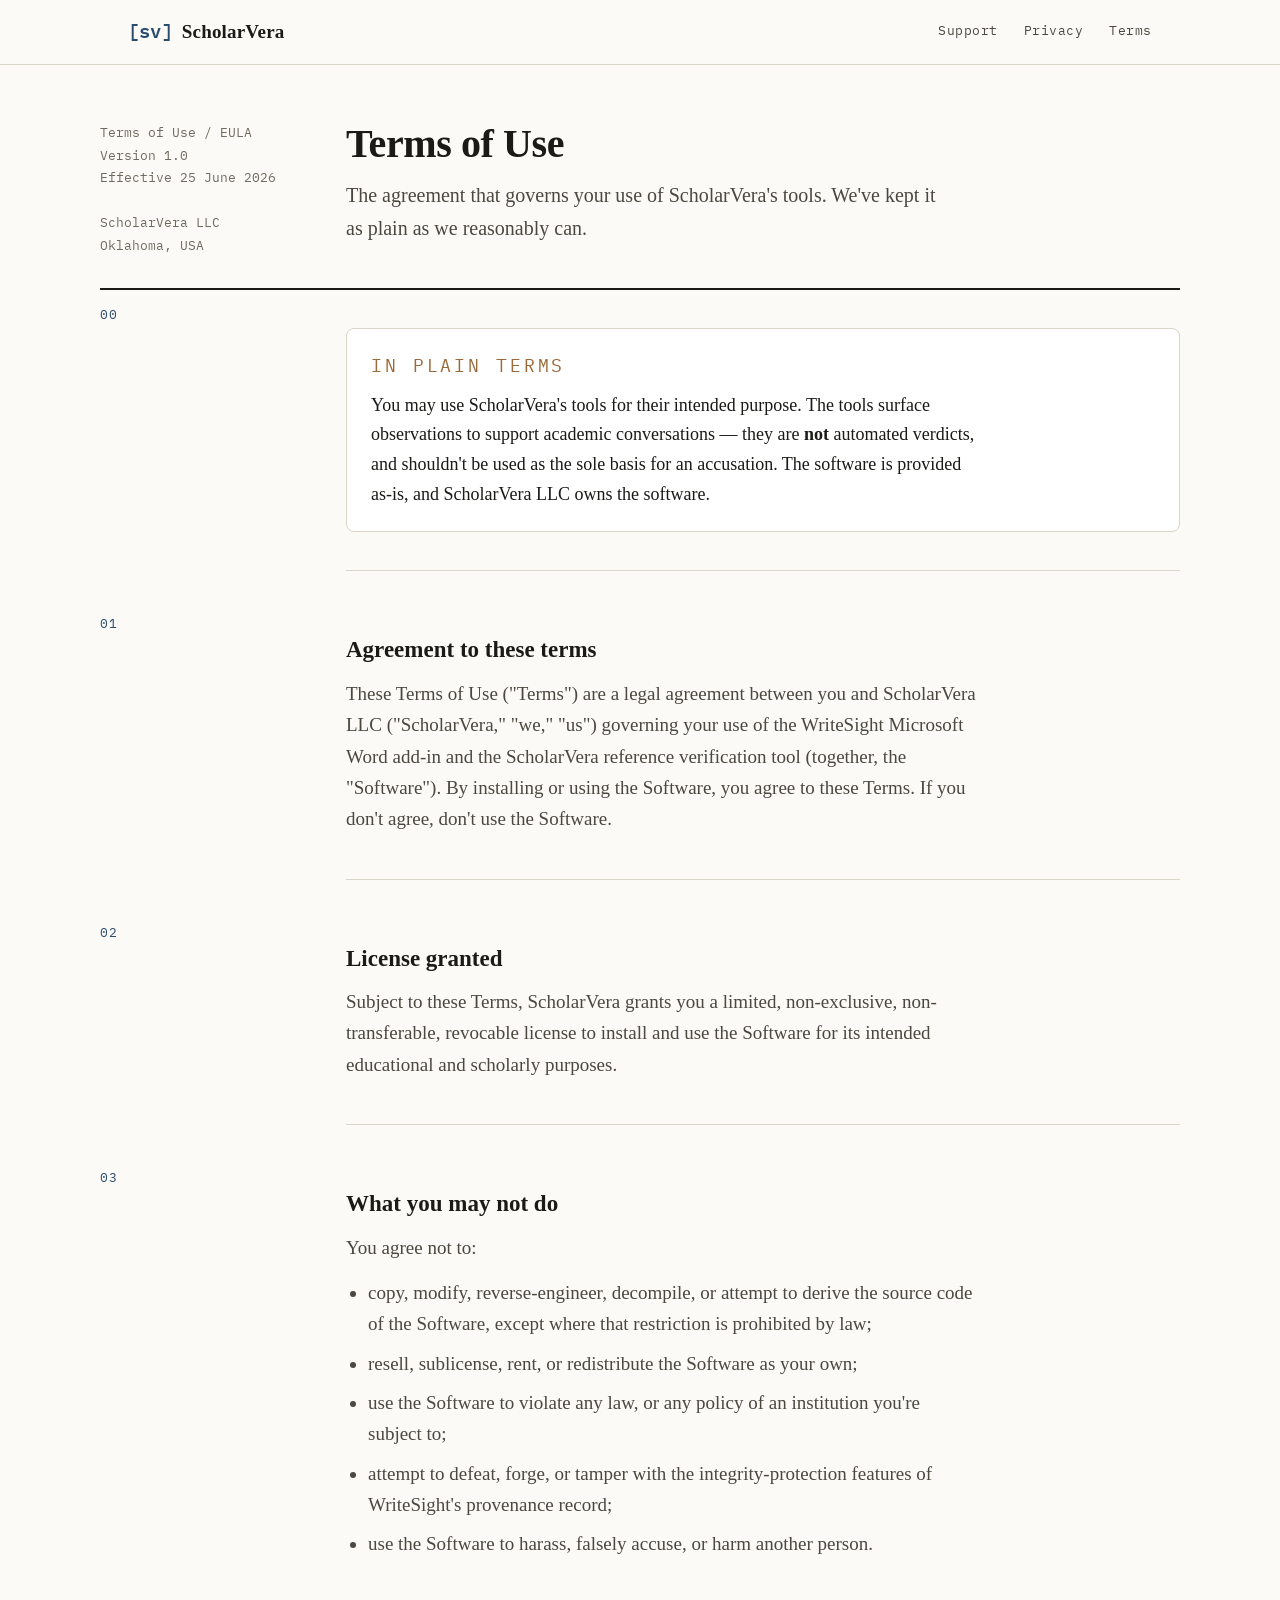
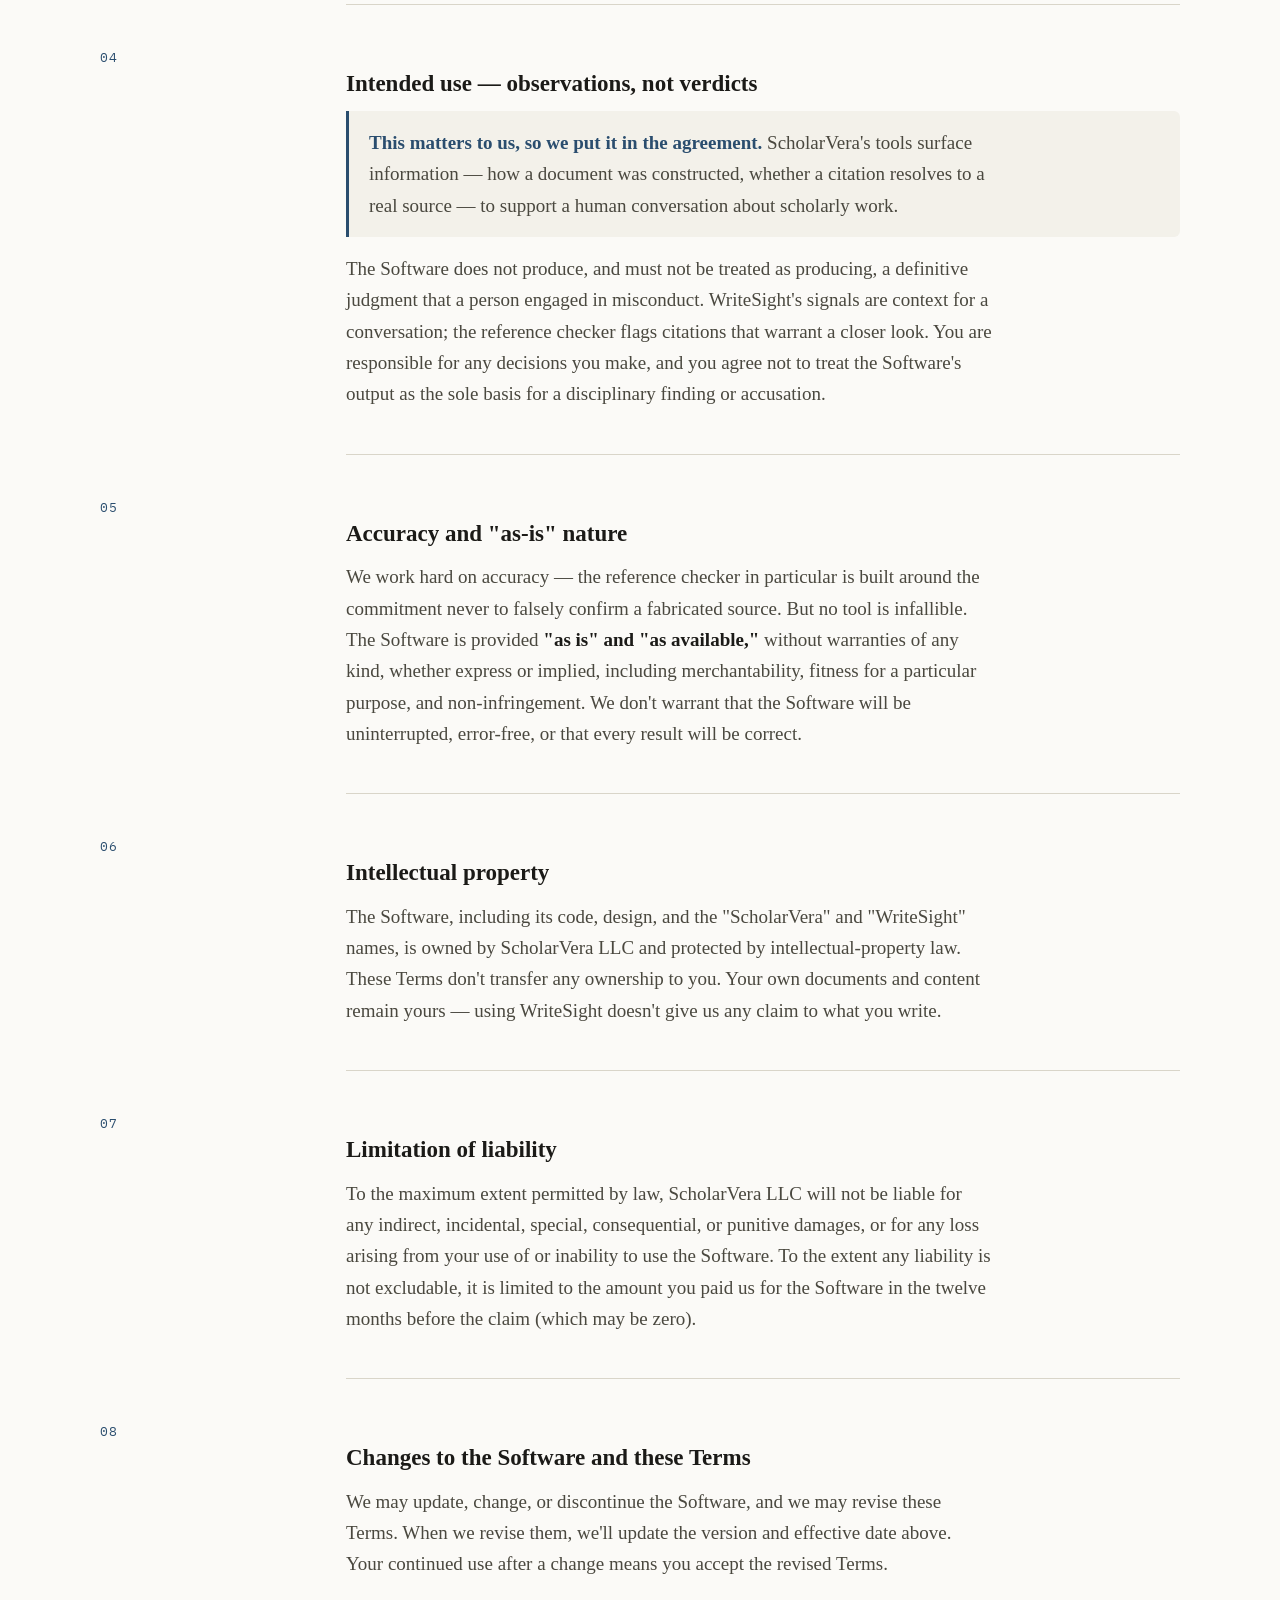
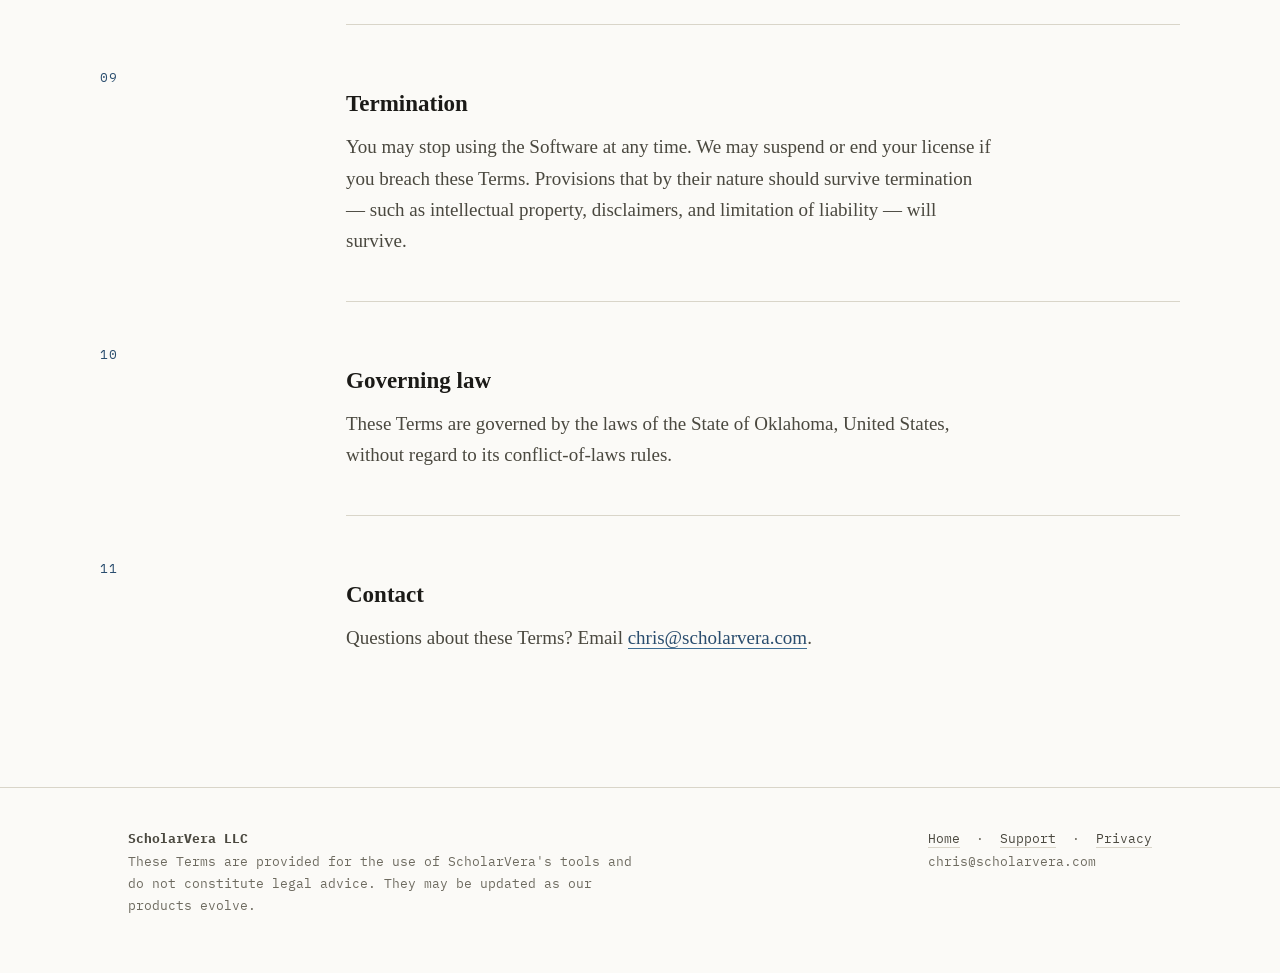
==== eula.html @ 1257ce5e "Add files via upload" ====
<!DOCTYPE html>
<html lang="en">
<head>
<meta charset="utf-8">
<meta name="viewport" content="width=device-width, initial-scale=1">
<title>Terms of Use (EULA) — ScholarVera</title>
<meta name="description" content="The end-user license agreement and terms of use for ScholarVera's WriteSight add-in and reference verification tool.">
<link rel="preconnect" href="https://fonts.googleapis.com">
<link rel="preconnect" href="https://fonts.gstatic.com" crossorigin>
<link href="https://fonts.googleapis.com/css2?family=IBM+Plex+Mono:wght@400;500&display=swap" rel="stylesheet">
<link rel="stylesheet" href="styles.css">
</head>
<body>

<header class="topbar">
  <div class="wrap">
    <a class="brand" href="/"><span class="mark">[sv]</span> ScholarVera</a>
    <nav class="nav">
      <a href="/support">Support</a>
      <a href="/privacy">Privacy</a>
      <a href="/eula" class="hide-sm">Terms</a>
    </nav>
  </div>
</header>

<main class="wrap doc">
  <div class="doc-head">
    <div class="meta">
      Terms of Use / EULA<br>
      Version 1.0<br>
      Effective 25 June 2026<br>
      <br>
      ScholarVera LLC<br>
      Oklahoma, USA
    </div>
    <div>
      <h1>Terms of Use</h1>
      <p class="lede">The agreement that governs your use of ScholarVera's tools. We've kept it as plain as we reasonably can.</p>
    </div>
  </div>

  <div class="doc-body">
    <div class="num">00</div>
    <section>
      <div class="tldr">
        <p class="eyebrow">In plain terms</p>
        <p>You may use ScholarVera's tools for their intended purpose. The tools surface observations to support academic conversations — they are <strong>not</strong> automated verdicts, and shouldn't be used as the sole basis for an accusation. The software is provided as-is, and ScholarVera LLC owns the software.</p>
      </div>
    </section>

    <div class="num">01</div>
    <section>
      <h2>Agreement to these terms</h2>
      <p>These Terms of Use ("Terms") are a legal agreement between you and ScholarVera LLC ("ScholarVera," "we," "us") governing your use of the WriteSight Microsoft Word add-in and the ScholarVera reference verification tool (together, the "Software"). By installing or using the Software, you agree to these Terms. If you don't agree, don't use the Software.</p>
    </section>

    <div class="num">02</div>
    <section>
      <h2>License granted</h2>
      <p>Subject to these Terms, ScholarVera grants you a limited, non-exclusive, non-transferable, revocable license to install and use the Software for its intended educational and scholarly purposes.</p>
    </section>

    <div class="num">03</div>
    <section>
      <h2>What you may not do</h2>
      <p>You agree not to:</p>
      <ul>
        <li>copy, modify, reverse-engineer, decompile, or attempt to derive the source code of the Software, except where that restriction is prohibited by law;</li>
        <li>resell, sublicense, rent, or redistribute the Software as your own;</li>
        <li>use the Software to violate any law, or any policy of an institution you're subject to;</li>
        <li>attempt to defeat, forge, or tamper with the integrity-protection features of WriteSight's provenance record;</li>
        <li>use the Software to harass, falsely accuse, or harm another person.</li>
      </ul>
    </section>

    <div class="num">04</div>
    <section>
      <h2>Intended use — observations, not verdicts</h2>
      <div class="callout">
        <p><strong>This matters to us, so we put it in the agreement.</strong> ScholarVera's tools surface information — how a document was constructed, whether a citation resolves to a real source — to support a human conversation about scholarly work.</p>
      </div>
      <p>The Software does not produce, and must not be treated as producing, a definitive judgment that a person engaged in misconduct. WriteSight's signals are context for a conversation; the reference checker flags citations that warrant a closer look. You are responsible for any decisions you make, and you agree not to treat the Software's output as the sole basis for a disciplinary finding or accusation.</p>
    </section>

    <div class="num">05</div>
    <section>
      <h2>Accuracy and "as-is" nature</h2>
      <p>We work hard on accuracy — the reference checker in particular is built around the commitment never to falsely confirm a fabricated source. But no tool is infallible. The Software is provided <strong>"as is" and "as available,"</strong> without warranties of any kind, whether express or implied, including merchantability, fitness for a particular purpose, and non-infringement. We don't warrant that the Software will be uninterrupted, error-free, or that every result will be correct.</p>
    </section>

    <div class="num">06</div>
    <section>
      <h2>Intellectual property</h2>
      <p>The Software, including its code, design, and the "ScholarVera" and "WriteSight" names, is owned by ScholarVera LLC and protected by intellectual-property law. These Terms don't transfer any ownership to you. Your own documents and content remain yours — using WriteSight doesn't give us any claim to what you write.</p>
    </section>

    <div class="num">07</div>
    <section>
      <h2>Limitation of liability</h2>
      <p>To the maximum extent permitted by law, ScholarVera LLC will not be liable for any indirect, incidental, special, consequential, or punitive damages, or for any loss arising from your use of or inability to use the Software. To the extent any liability is not excludable, it is limited to the amount you paid us for the Software in the twelve months before the claim (which may be zero).</p>
    </section>

    <div class="num">08</div>
    <section>
      <h2>Changes to the Software and these Terms</h2>
      <p>We may update, change, or discontinue the Software, and we may revise these Terms. When we revise them, we'll update the version and effective date above. Your continued use after a change means you accept the revised Terms.</p>
    </section>

    <div class="num">09</div>
    <section>
      <h2>Termination</h2>
      <p>You may stop using the Software at any time. We may suspend or end your license if you breach these Terms. Provisions that by their nature should survive termination — such as intellectual property, disclaimers, and limitation of liability — will survive.</p>
    </section>

    <div class="num">10</div>
    <section>
      <h2>Governing law</h2>
      <p>These Terms are governed by the laws of the State of Oklahoma, United States, without regard to its conflict-of-laws rules.</p>
    </section>

    <div class="num">11</div>
    <section>
      <h2>Contact</h2>
      <p>Questions about these Terms? Email <a href="mailto:chris@scholarvera.com">chris@scholarvera.com</a>.</p>
    </section>
  </div>
</main>

<footer class="site-foot">
  <div class="wrap">
    <div class="legal">
      <strong style="color:var(--ink-soft)">ScholarVera LLC</strong><br>
      These Terms are provided for the use of ScholarVera's tools and do not constitute legal advice.
      They may be updated as our products evolve.
    </div>
    <div>
      <a href="/">Home</a> &nbsp;·&nbsp;
      <a href="/support">Support</a> &nbsp;·&nbsp;
      <a href="/privacy">Privacy</a><br>
      <span style="color:var(--ink-faint)">chris@scholarvera.com</span>
    </div>
  </div>
</footer>

</body>
</html>
---- styles.css ----
/* ScholarVera — shared styles
   Design direction: "the margin and the manuscript."
   The product is about the *process* of writing, so the visual language
   borrows from the manuscript page: a generous left margin rail (where an
   editor writes), a serif body for reading, a quiet ink-and-paper palette,
   and a single ink-blue accent. Restraint is the point — this is a trust
   artifact, not a sales page. */

:root {
  --paper:      #FBFAF7;
  --paper-2:    #F3F1EA;
  --ink:        #1B1A17;
  --ink-soft:   #4A483F;
  --ink-faint:  #6E6B60;
  --rule:       #D9D5C9;
  --accent:     #2A4D6E;   /* ink blue */
  --accent-2:   #3E6E94;
  --flag:       #9A6A3A;   /* annotation ochre, used sparingly */
  --maxw:       1080px;
  --rail:       210px;
}

* { box-sizing: border-box; }

html { -webkit-text-size-adjust: 100%; scroll-behavior: smooth; }

body {
  margin: 0;
  background: var(--paper);
  color: var(--ink);
  font-family: "Iowan Old Style", "Palatino Linotype", Palatino, "Book Antiqua", Georgia, serif;
  font-size: 19px;
  line-height: 1.65;
  -webkit-font-smoothing: antialiased;
  text-rendering: optimizeLegibility;
}

.wrap { max-width: var(--maxw); margin: 0 auto; padding: 0 28px; }

/* ---- Utility / display type ---- */
.eyebrow {
  font-family: "IBM Plex Mono", ui-monospace, "SF Mono", Menlo, Consolas, monospace;
  font-size: 12px;
  letter-spacing: 0.16em;
  text-transform: uppercase;
  color: var(--ink-faint);
  margin: 0 0 14px;
}

h1, h2, h3 { font-weight: 600; line-height: 1.15; color: var(--ink); }

/* ---- Top bar ---- */
.topbar {
  border-bottom: 1px solid var(--rule);
  background: rgba(251,250,247,0.9);
  backdrop-filter: saturate(120%) blur(6px);
  position: sticky; top: 0; z-index: 10;
}
.topbar .wrap {
  display: flex; align-items: center; justify-content: space-between;
  height: 64px;
}
.brand {
  font-size: 19px; font-weight: 600; letter-spacing: 0.01em;
  text-decoration: none; color: var(--ink);
  display: inline-flex; align-items: baseline; gap: 9px;
}
.brand .mark {
  font-family: "IBM Plex Mono", monospace;
  color: var(--accent); font-weight: 600;
}
.nav { display: flex; gap: 26px; }
.nav a {
  font-family: "IBM Plex Mono", monospace;
  font-size: 13px; letter-spacing: 0.04em;
  color: var(--ink-soft); text-decoration: none;
  padding-bottom: 2px; border-bottom: 1px solid transparent;
  transition: border-color .18s, color .18s;
}
.nav a:hover, .nav a:focus-visible { color: var(--accent); border-color: var(--accent); outline: none; }

/* ---- Footer ---- */
.site-foot {
  border-top: 1px solid var(--rule);
  margin-top: 90px; padding: 40px 0 56px;
  color: var(--ink-faint);
  font-family: "IBM Plex Mono", monospace; font-size: 13px; line-height: 1.7;
}
.site-foot .wrap { display: flex; flex-wrap: wrap; gap: 28px; justify-content: space-between; }
.site-foot a { color: var(--ink-soft); text-decoration: none; border-bottom: 1px solid var(--rule); }
.site-foot a:hover { color: var(--accent); border-color: var(--accent); }
.site-foot .legal { max-width: 520px; font-family: inherit; }

/* ---- Document pages (privacy / eula / support) ---- */
.doc { padding: 56px 0 0; }
.doc-head {
  display: grid; grid-template-columns: var(--rail) 1fr; gap: 36px;
  padding-bottom: 32px; margin-bottom: 8px;
  border-bottom: 2px solid var(--ink);
}
.doc-head .meta { font-family: "IBM Plex Mono", monospace; font-size: 12.5px; color: var(--ink-faint); line-height: 1.8; }
.doc-head h1 { font-size: 40px; margin: 0 0 12px; letter-spacing: -0.01em; }
.doc-head .lede { font-size: 20px; color: var(--ink-soft); margin: 0; max-width: 60ch; }

.doc-body { display: grid; grid-template-columns: var(--rail) 1fr; gap: 36px; }
.doc-body section { padding: 30px 0; border-bottom: 1px solid var(--rule); }
.doc-body section:last-child { border-bottom: none; }
.doc-body .num {
  font-family: "IBM Plex Mono", monospace; font-size: 12.5px;
  color: var(--accent); letter-spacing: 0.04em;
  padding-top: 6px;
}
.doc-body h2 { font-size: 23px; margin: 0 0 14px; }
.doc-body h3 { font-size: 18px; margin: 22px 0 8px; color: var(--ink-soft); }
.doc-body p { margin: 0 0 14px; color: var(--ink-soft); max-width: 68ch; }
.doc-body ul { margin: 0 0 14px; padding-left: 22px; max-width: 66ch; color: var(--ink-soft); }
.doc-body li { margin-bottom: 8px; }
.doc-body strong { color: var(--ink); font-weight: 600; }
.doc-body a { color: var(--accent); text-decoration: none; border-bottom: 1px solid var(--accent-2); }
.doc-body a:hover { background: var(--paper-2); }

.callout {
  background: var(--paper-2);
  border-left: 3px solid var(--accent);
  padding: 16px 20px; margin: 0 0 16px;
  border-radius: 0 6px 6px 0;
}
.callout p { margin: 0; color: var(--ink-soft); }
.callout strong { color: var(--accent); }

.tldr {
  background: #fff;
  border: 1px solid var(--rule);
  border-radius: 8px;
  padding: 22px 24px;
  margin-bottom: 8px;
}
.tldr .eyebrow { color: var(--flag); margin-bottom: 10px; }
.tldr p { margin: 0; color: var(--ink); font-size: 18px; }

@media (max-width: 760px) {
  .doc-head, .doc-body { grid-template-columns: 1fr; gap: 8px; }
  .doc-head { gap: 16px; }
  .doc-body .num { padding-top: 0; }
  .doc-body section { padding: 24px 0; }
  .nav { gap: 16px; }
  .nav a.hide-sm { display: none; }
  body { font-size: 18px; }
}
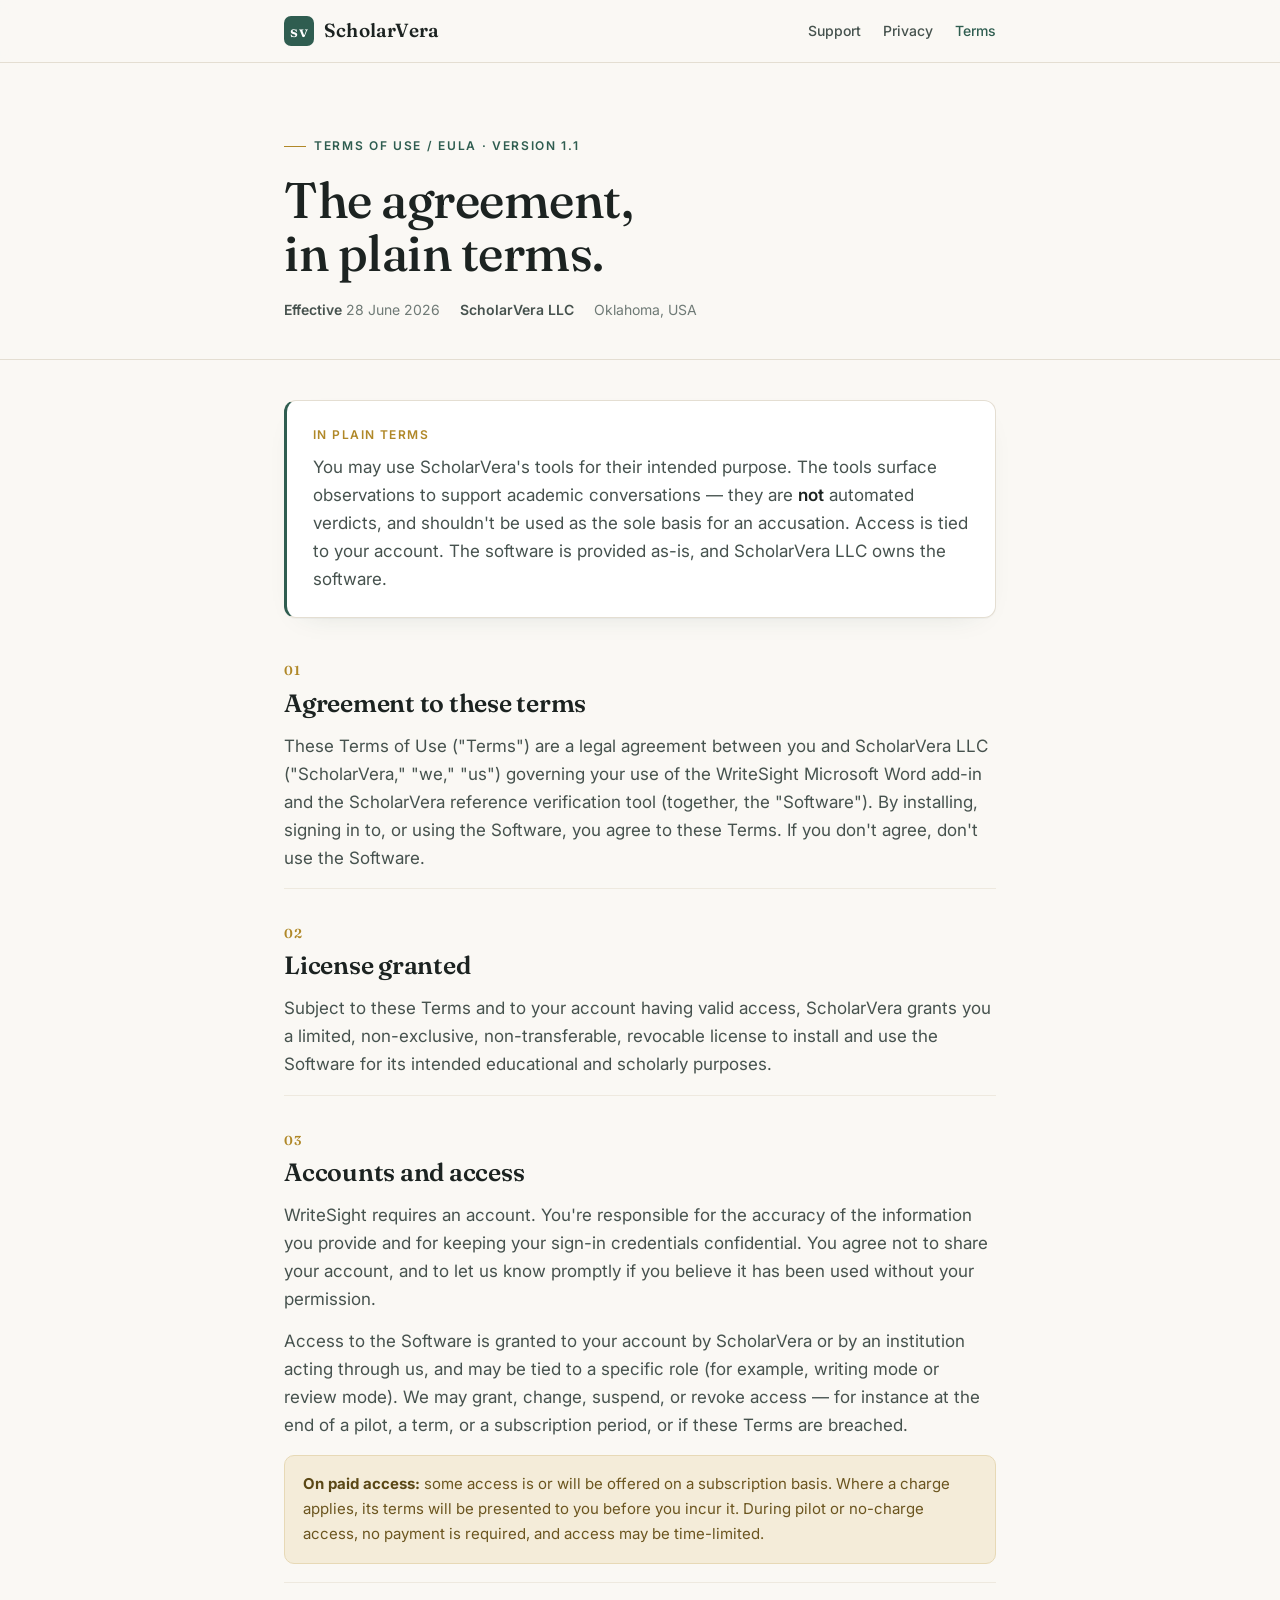
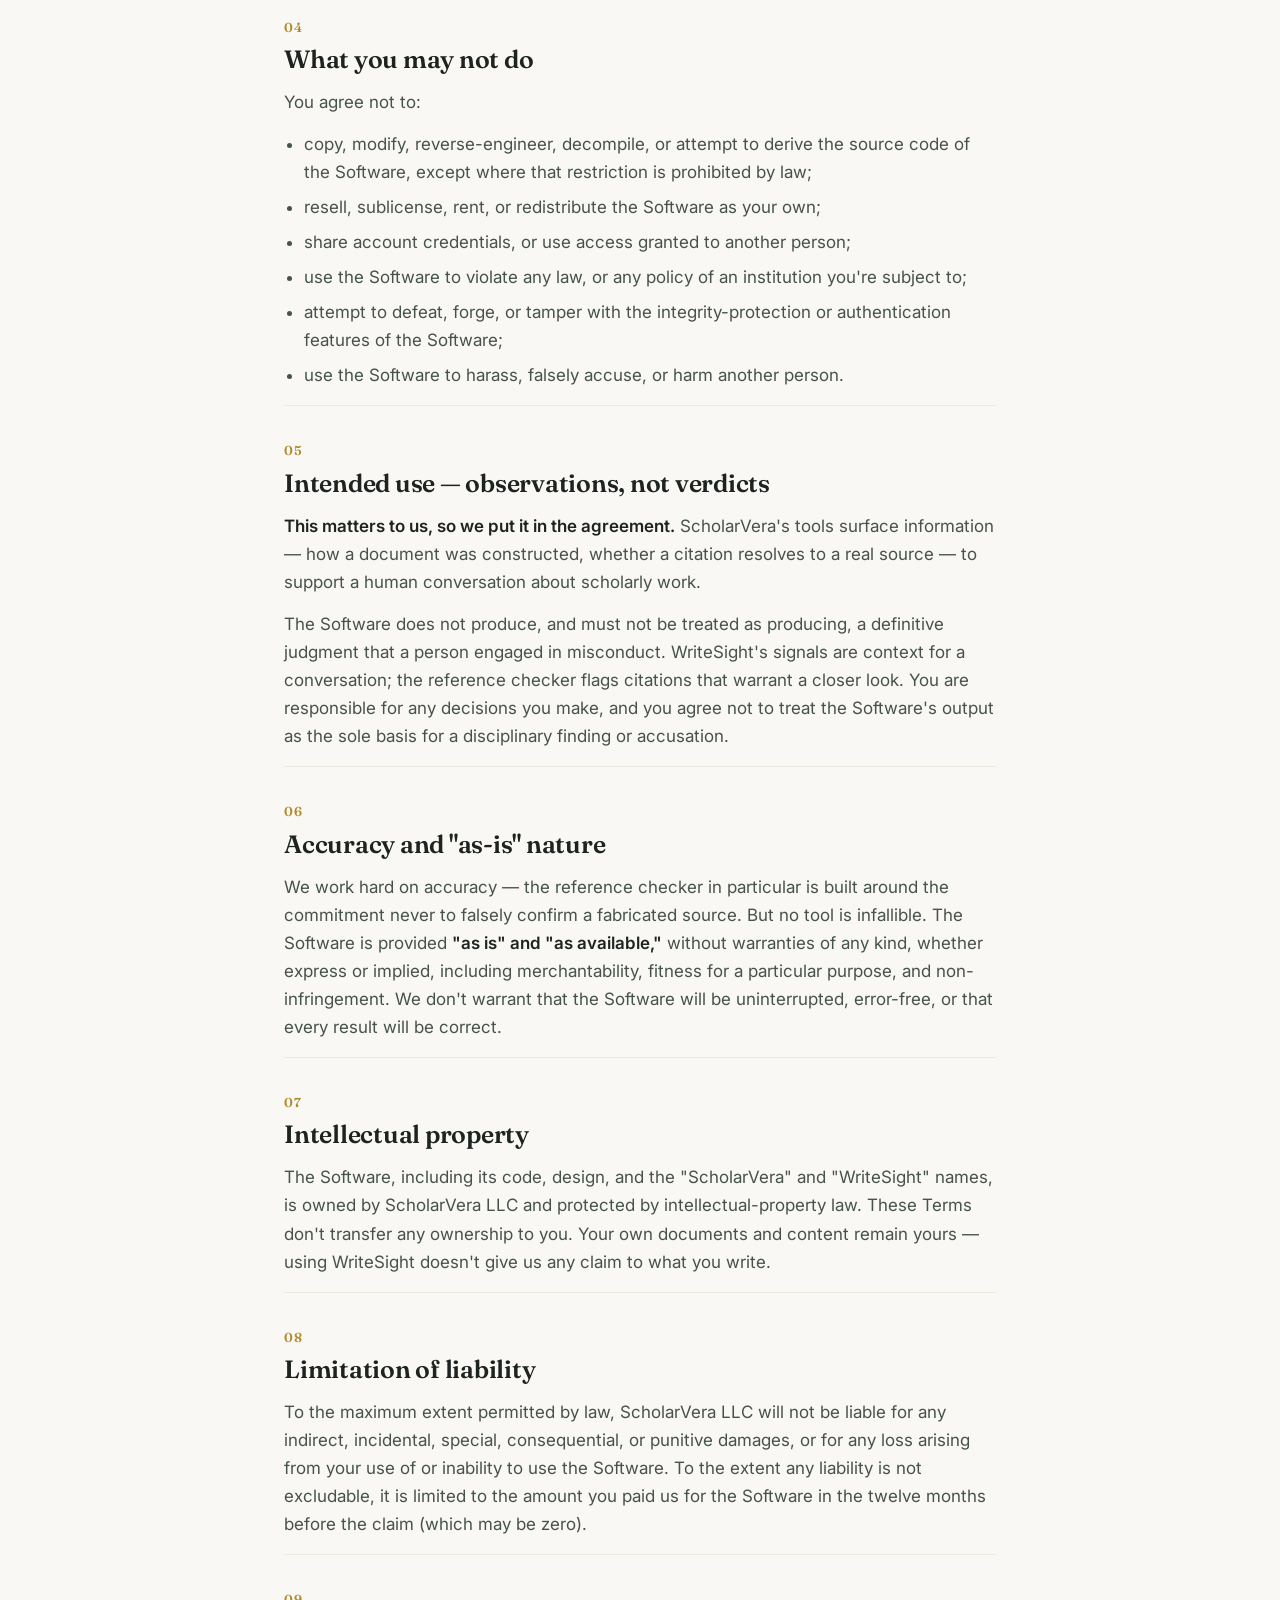
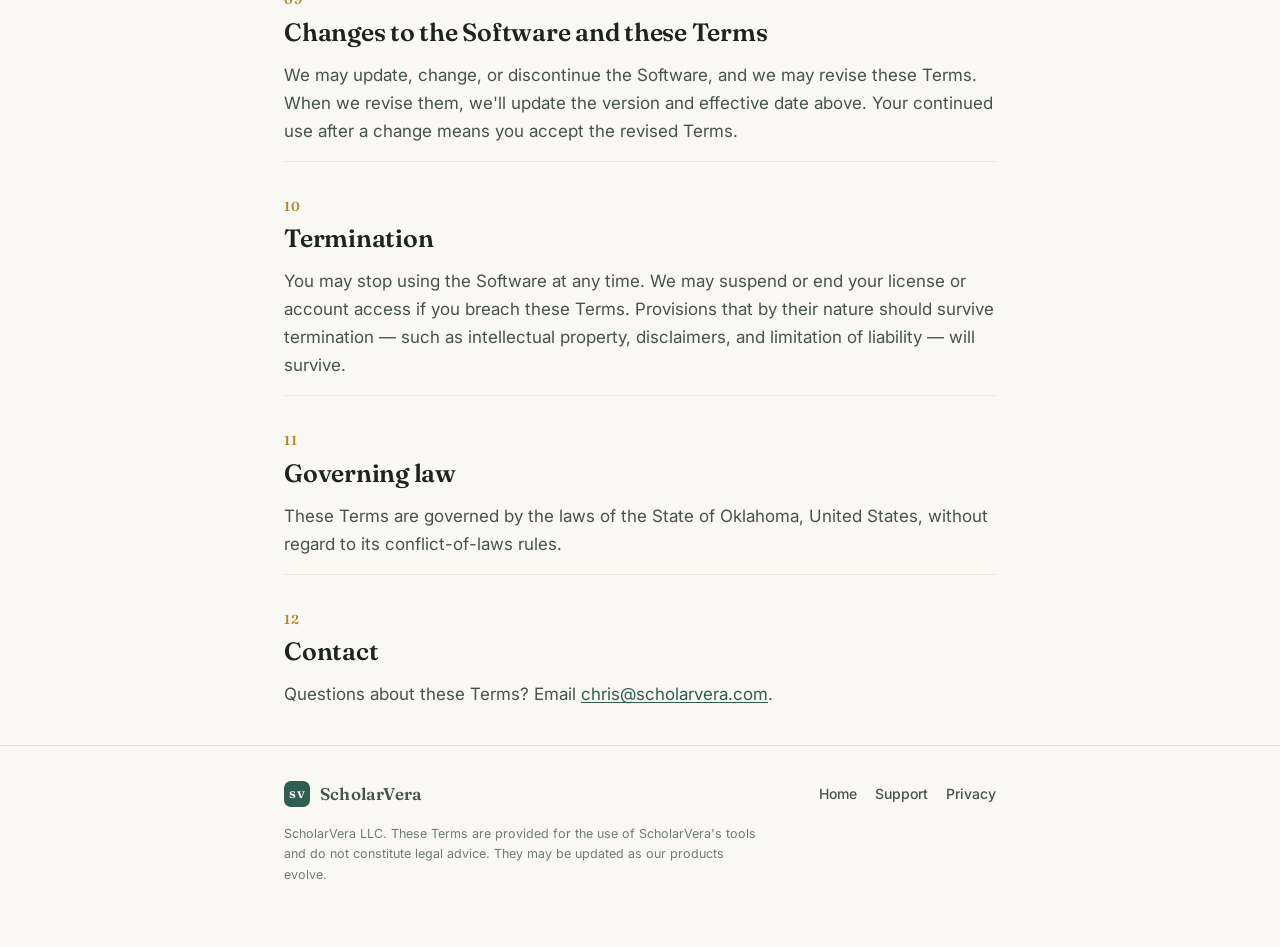
==== commit 8f6d2eea: "Revise EULA with updated styles and content Updated EULA with new styles, navigation, and content re" ====
--- a/eula.html
+++ b/eula.html
@@ -3,144 +3,197 @@
 <head>
 <meta charset="utf-8">
 <meta name="viewport" content="width=device-width, initial-scale=1">
+<meta name="description" content="The end-user license agreement and terms of use for ScholarVera's WriteSight add-in and reference verification tool.">
 <title>Terms of Use (EULA) — ScholarVera</title>
-<meta name="description" content="The end-user license agreement and terms of use for ScholarVera's WriteSight add-in and reference verification tool.">
 <link rel="preconnect" href="https://fonts.googleapis.com">
 <link rel="preconnect" href="https://fonts.gstatic.com" crossorigin>
-<link href="https://fonts.googleapis.com/css2?family=IBM+Plex+Mono:wght@400;500&display=swap" rel="stylesheet">
-<link rel="stylesheet" href="styles.css">
+<link href="https://fonts.googleapis.com/css2?family=Fraunces:opsz,wght@9..144,400;9..144,500;9..144,600&family=Inter:wght@400;500;600&display=swap" rel="stylesheet">
+<style>
+  :root{
+    --ink:#1c2321; --ink-soft:#46524e; --ink-faint:#6f7a76;
+    --paper:#faf8f4; --paper-2:#f3efe7; --card:#ffffff;
+    --teal:#2f5d50; --teal-deep:#234a40; --gold:#b08828; --gold-soft:#f4ecd9;
+    --line:#e4ded2; --line-soft:#eee9df;
+    --maxw:760px;
+  }
+  *{box-sizing:border-box}
+  html{scroll-behavior:smooth}
+  body{margin:0; background:var(--paper); color:var(--ink); font-family:"Inter",-apple-system,system-ui,sans-serif; font-size:17px; line-height:1.65; -webkit-font-smoothing:antialiased}
+  .wrap{max-width:var(--maxw); margin:0 auto; padding:0 24px}
+  header.site{border-bottom:1px solid var(--line); background:rgba(250,248,244,.85); backdrop-filter:blur(8px); position:sticky; top:0; z-index:10}
+  .nav{display:flex; align-items:center; justify-content:space-between; height:62px}
+  .brand{display:flex; align-items:center; gap:10px; text-decoration:none; color:var(--ink)}
+  .brand .mark{width:30px; height:30px; border-radius:7px; background:var(--teal); color:#fff; display:grid; place-items:center; font-family:"Fraunces",serif; font-weight:600; font-size:16px; letter-spacing:.5px}
+  .brand .name{font-family:"Fraunces",serif; font-weight:600; font-size:19px; letter-spacing:.2px}
+  .nav-links{display:flex; gap:22px}
+  .nav-links a{text-decoration:none; color:var(--ink-soft); font-size:14px; font-weight:500}
+  .nav-links a:hover,.nav-links a[aria-current]{color:var(--teal)}
+  .doc-hero{padding:64px 0 38px; border-bottom:1px solid var(--line)}
+  .eyebrow{display:inline-flex; align-items:center; gap:8px; font-size:12px; font-weight:600; letter-spacing:.14em; text-transform:uppercase; color:var(--teal); margin-bottom:18px}
+  .eyebrow::before{content:""; width:22px; height:1.5px; background:var(--gold)}
+  h1{font-family:"Fraunces",serif; font-weight:500; font-size:clamp(34px,6vw,50px); line-height:1.06; letter-spacing:-.01em; margin:0 0 18px}
+  .meta{display:flex; flex-wrap:wrap; gap:6px 20px; color:var(--ink-faint); font-size:14px}
+  .meta b{color:var(--ink-soft); font-weight:600}
+  .tldr{margin:40px 0 8px; background:var(--card); border:1px solid var(--line); border-left:3px solid var(--teal); border-radius:12px; padding:24px 26px; box-shadow:0 1px 0 rgba(28,35,33,.03), 0 10px 30px -22px rgba(35,74,64,.25)}
+  .tldr .label{font-size:12px; font-weight:600; letter-spacing:.12em; text-transform:uppercase; color:var(--gold); margin-bottom:8px}
+  .tldr p{margin:0; font-size:17px; color:var(--ink-soft)}
+  .tldr strong{color:var(--ink); font-weight:600}
+  main{padding:8px 0 40px}
+  section.s{padding:34px 0 2px; border-bottom:1px solid var(--line-soft)}
+  section.s:last-of-type{border-bottom:none}
+  .s-num{font-family:"Fraunces",serif; font-size:13px; color:var(--gold); font-weight:600; letter-spacing:.1em; display:block; margin-bottom:6px}
+  h2{font-family:"Fraunces",serif; font-weight:600; font-size:25px; line-height:1.2; letter-spacing:-.01em; margin:0 0 14px}
+  h3{font-size:16px; font-weight:600; margin:22px 0 6px; color:var(--ink)}
+  p{margin:0 0 14px; color:var(--ink-soft)}
+  main p strong, main li strong{color:var(--ink); font-weight:600}
+  ul{margin:0 0 14px; padding-left:20px; color:var(--ink-soft)}
+  li{margin:0 0 7px}
+  a{color:var(--teal); text-decoration:underline; text-underline-offset:2px; text-decoration-thickness:1px}
+  a:hover{color:var(--teal-deep)}
+  .callout{background:var(--gold-soft); border:1px solid #e7d9b6; border-radius:10px; padding:16px 18px; margin:16px 0; font-size:15px; color:#6b551f}
+  .callout strong{color:#5a4715}
+  footer.site{border-top:1px solid var(--line); padding:34px 0 48px; margin-top:20px; color:var(--ink-faint); font-size:14px}
+  .foot-row{display:flex; flex-wrap:wrap; gap:14px 22px; align-items:center; justify-content:space-between}
+  .foot-links{display:flex; gap:18px; flex-wrap:wrap}
+  .foot-links a{color:var(--ink-soft); text-decoration:none; font-weight:500}
+  .foot-links a:hover{color:var(--teal)}
+  .foot-note{margin-top:16px; font-size:12.5px; color:var(--ink-faint); max-width:60ch}
+  :focus-visible{outline:2px solid var(--teal); outline-offset:3px; border-radius:3px}
+  @media (prefers-reduced-motion:reduce){html{scroll-behavior:auto}}
+  @media (max-width:560px){.nav-links{gap:16px}.doc-hero{padding:44px 0 30px}}
+</style>
 </head>
 <body>
-
-<header class="topbar">
-  <div class="wrap">
-    <a class="brand" href="/"><span class="mark">[sv]</span> ScholarVera</a>
-    <nav class="nav">
-      <a href="/support">Support</a>
-      <a href="/privacy">Privacy</a>
-      <a href="/eula" class="hide-sm">Terms</a>
+<header class="site">
+  <div class="wrap nav">
+    <a class="brand" href="https://www.scholarvera.com/"><span class="mark">sv</span><span class="name">ScholarVera</span></a>
+    <nav class="nav-links">
+      <a href="https://www.scholarvera.com/support">Support</a>
+      <a href="https://www.scholarvera.com/privacy">Privacy</a>
+      <a href="https://www.scholarvera.com/eula" aria-current="page">Terms</a>
     </nav>
   </div>
 </header>
 
-<main class="wrap doc">
-  <div class="doc-head">
+<div class="doc-hero">
+  <div class="wrap">
+    <span class="eyebrow">Terms of Use / EULA &middot; Version 1.1</span>
+    <h1>The agreement,<br>in plain terms.</h1>
     <div class="meta">
-      Terms of Use / EULA<br>
-      Version 1.0<br>
-      Effective 25 June 2026<br>
-      <br>
-      ScholarVera LLC<br>
-      Oklahoma, USA
-    </div>
-    <div>
-      <h1>Terms of Use</h1>
-      <p class="lede">The agreement that governs your use of ScholarVera's tools. We've kept it as plain as we reasonably can.</p>
+      <span><b>Effective</b> 28 June 2026</span>
+      <span><b>ScholarVera LLC</b></span>
+      <span>Oklahoma, USA</span>
     </div>
   </div>
+</div>
 
-  <div class="doc-body">
-    <div class="num">00</div>
-    <section>
-      <div class="tldr">
-        <p class="eyebrow">In plain terms</p>
-        <p>You may use ScholarVera's tools for their intended purpose. The tools surface observations to support academic conversations — they are <strong>not</strong> automated verdicts, and shouldn't be used as the sole basis for an accusation. The software is provided as-is, and ScholarVera LLC owns the software.</p>
-      </div>
-    </section>
+<div class="wrap">
+  <div class="tldr">
+    <div class="label">In plain terms</div>
+    <p>You may use ScholarVera's tools for their intended purpose. The tools surface observations to support academic conversations — they are <strong>not</strong> automated verdicts, and shouldn't be used as the sole basis for an accusation. Access is tied to your account. The software is provided as-is, and ScholarVera LLC owns the software.</p>
+  </div>
+</div>
 
-    <div class="num">01</div>
-    <section>
-      <h2>Agreement to these terms</h2>
-      <p>These Terms of Use ("Terms") are a legal agreement between you and ScholarVera LLC ("ScholarVera," "we," "us") governing your use of the WriteSight Microsoft Word add-in and the ScholarVera reference verification tool (together, the "Software"). By installing or using the Software, you agree to these Terms. If you don't agree, don't use the Software.</p>
-    </section>
+<main class="wrap">
+  <section class="s">
+    <span class="s-num">01</span>
+    <h2>Agreement to these terms</h2>
+    <p>These Terms of Use ("Terms") are a legal agreement between you and ScholarVera LLC ("ScholarVera," "we," "us") governing your use of the WriteSight Microsoft Word add-in and the ScholarVera reference verification tool (together, the "Software"). By installing, signing in to, or using the Software, you agree to these Terms. If you don't agree, don't use the Software.</p>
+  </section>
 
-    <div class="num">02</div>
-    <section>
-      <h2>License granted</h2>
-      <p>Subject to these Terms, ScholarVera grants you a limited, non-exclusive, non-transferable, revocable license to install and use the Software for its intended educational and scholarly purposes.</p>
-    </section>
+  <section class="s">
+    <span class="s-num">02</span>
+    <h2>License granted</h2>
+    <p>Subject to these Terms and to your account having valid access, ScholarVera grants you a limited, non-exclusive, non-transferable, revocable license to install and use the Software for its intended educational and scholarly purposes.</p>
+  </section>
 
-    <div class="num">03</div>
-    <section>
-      <h2>What you may not do</h2>
-      <p>You agree not to:</p>
-      <ul>
-        <li>copy, modify, reverse-engineer, decompile, or attempt to derive the source code of the Software, except where that restriction is prohibited by law;</li>
-        <li>resell, sublicense, rent, or redistribute the Software as your own;</li>
-        <li>use the Software to violate any law, or any policy of an institution you're subject to;</li>
-        <li>attempt to defeat, forge, or tamper with the integrity-protection features of WriteSight's provenance record;</li>
-        <li>use the Software to harass, falsely accuse, or harm another person.</li>
-      </ul>
-    </section>
+  <section class="s">
+    <span class="s-num">03</span>
+    <h2>Accounts and access</h2>
+    <p>WriteSight requires an account. You're responsible for the accuracy of the information you provide and for keeping your sign-in credentials confidential. You agree not to share your account, and to let us know promptly if you believe it has been used without your permission.</p>
+    <p>Access to the Software is granted to your account by ScholarVera or by an institution acting through us, and may be tied to a specific role (for example, writing mode or review mode). We may grant, change, suspend, or revoke access — for instance at the end of a pilot, a term, or a subscription period, or if these Terms are breached.</p>
+    <div class="callout"><strong>On paid access:</strong> some access is or will be offered on a subscription basis. Where a charge applies, its terms will be presented to you before you incur it. During pilot or no-charge access, no payment is required, and access may be time-limited.</div>
+  </section>
 
-    <div class="num">04</div>
-    <section>
-      <h2>Intended use — observations, not verdicts</h2>
-      <div class="callout">
-        <p><strong>This matters to us, so we put it in the agreement.</strong> ScholarVera's tools surface information — how a document was constructed, whether a citation resolves to a real source — to support a human conversation about scholarly work.</p>
-      </div>
-      <p>The Software does not produce, and must not be treated as producing, a definitive judgment that a person engaged in misconduct. WriteSight's signals are context for a conversation; the reference checker flags citations that warrant a closer look. You are responsible for any decisions you make, and you agree not to treat the Software's output as the sole basis for a disciplinary finding or accusation.</p>
-    </section>
+  <section class="s">
+    <span class="s-num">04</span>
+    <h2>What you may not do</h2>
+    <p>You agree not to:</p>
+    <ul>
+      <li>copy, modify, reverse-engineer, decompile, or attempt to derive the source code of the Software, except where that restriction is prohibited by law;</li>
+      <li>resell, sublicense, rent, or redistribute the Software as your own;</li>
+      <li>share account credentials, or use access granted to another person;</li>
+      <li>use the Software to violate any law, or any policy of an institution you're subject to;</li>
+      <li>attempt to defeat, forge, or tamper with the integrity-protection or authentication features of the Software;</li>
+      <li>use the Software to harass, falsely accuse, or harm another person.</li>
+    </ul>
+  </section>
 
-    <div class="num">05</div>
-    <section>
-      <h2>Accuracy and "as-is" nature</h2>
-      <p>We work hard on accuracy — the reference checker in particular is built around the commitment never to falsely confirm a fabricated source. But no tool is infallible. The Software is provided <strong>"as is" and "as available,"</strong> without warranties of any kind, whether express or implied, including merchantability, fitness for a particular purpose, and non-infringement. We don't warrant that the Software will be uninterrupted, error-free, or that every result will be correct.</p>
-    </section>
+  <section class="s">
+    <span class="s-num">05</span>
+    <h2>Intended use — observations, not verdicts</h2>
+    <p><strong>This matters to us, so we put it in the agreement.</strong> ScholarVera's tools surface information — how a document was constructed, whether a citation resolves to a real source — to support a human conversation about scholarly work.</p>
+    <p>The Software does not produce, and must not be treated as producing, a definitive judgment that a person engaged in misconduct. WriteSight's signals are context for a conversation; the reference checker flags citations that warrant a closer look. You are responsible for any decisions you make, and you agree not to treat the Software's output as the sole basis for a disciplinary finding or accusation.</p>
+  </section>
 
-    <div class="num">06</div>
-    <section>
-      <h2>Intellectual property</h2>
-      <p>The Software, including its code, design, and the "ScholarVera" and "WriteSight" names, is owned by ScholarVera LLC and protected by intellectual-property law. These Terms don't transfer any ownership to you. Your own documents and content remain yours — using WriteSight doesn't give us any claim to what you write.</p>
-    </section>
+  <section class="s">
+    <span class="s-num">06</span>
+    <h2>Accuracy and "as-is" nature</h2>
+    <p>We work hard on accuracy — the reference checker in particular is built around the commitment never to falsely confirm a fabricated source. But no tool is infallible. The Software is provided <strong>"as is" and "as available,"</strong> without warranties of any kind, whether express or implied, including merchantability, fitness for a particular purpose, and non-infringement. We don't warrant that the Software will be uninterrupted, error-free, or that every result will be correct.</p>
+  </section>
 
-    <div class="num">07</div>
-    <section>
-      <h2>Limitation of liability</h2>
-      <p>To the maximum extent permitted by law, ScholarVera LLC will not be liable for any indirect, incidental, special, consequential, or punitive damages, or for any loss arising from your use of or inability to use the Software. To the extent any liability is not excludable, it is limited to the amount you paid us for the Software in the twelve months before the claim (which may be zero).</p>
-    </section>
+  <section class="s">
+    <span class="s-num">07</span>
+    <h2>Intellectual property</h2>
+    <p>The Software, including its code, design, and the "ScholarVera" and "WriteSight" names, is owned by ScholarVera LLC and protected by intellectual-property law. These Terms don't transfer any ownership to you. Your own documents and content remain yours — using WriteSight doesn't give us any claim to what you write.</p>
+  </section>
 
-    <div class="num">08</div>
-    <section>
-      <h2>Changes to the Software and these Terms</h2>
-      <p>We may update, change, or discontinue the Software, and we may revise these Terms. When we revise them, we'll update the version and effective date above. Your continued use after a change means you accept the revised Terms.</p>
-    </section>
+  <section class="s">
+    <span class="s-num">08</span>
+    <h2>Limitation of liability</h2>
+    <p>To the maximum extent permitted by law, ScholarVera LLC will not be liable for any indirect, incidental, special, consequential, or punitive damages, or for any loss arising from your use of or inability to use the Software. To the extent any liability is not excludable, it is limited to the amount you paid us for the Software in the twelve months before the claim (which may be zero).</p>
+  </section>
 
-    <div class="num">09</div>
-    <section>
-      <h2>Termination</h2>
-      <p>You may stop using the Software at any time. We may suspend or end your license if you breach these Terms. Provisions that by their nature should survive termination — such as intellectual property, disclaimers, and limitation of liability — will survive.</p>
-    </section>
+  <section class="s">
+    <span class="s-num">09</span>
+    <h2>Changes to the Software and these Terms</h2>
+    <p>We may update, change, or discontinue the Software, and we may revise these Terms. When we revise them, we'll update the version and effective date above. Your continued use after a change means you accept the revised Terms.</p>
+  </section>
 
-    <div class="num">10</div>
-    <section>
-      <h2>Governing law</h2>
-      <p>These Terms are governed by the laws of the State of Oklahoma, United States, without regard to its conflict-of-laws rules.</p>
-    </section>
+  <section class="s">
+    <span class="s-num">10</span>
+    <h2>Termination</h2>
+    <p>You may stop using the Software at any time. We may suspend or end your license or account access if you breach these Terms. Provisions that by their nature should survive termination — such as intellectual property, disclaimers, and limitation of liability — will survive.</p>
+  </section>
 
-    <div class="num">11</div>
-    <section>
-      <h2>Contact</h2>
-      <p>Questions about these Terms? Email <a href="mailto:chris@scholarvera.com">chris@scholarvera.com</a>.</p>
-    </section>
-  </div>
+  <section class="s">
+    <span class="s-num">11</span>
+    <h2>Governing law</h2>
+    <p>These Terms are governed by the laws of the State of Oklahoma, United States, without regard to its conflict-of-laws rules.</p>
+  </section>
+
+  <section class="s">
+    <span class="s-num">12</span>
+    <h2>Contact</h2>
+    <p>Questions about these Terms? Email <a href="mailto:chris@scholarvera.com">chris@scholarvera.com</a>.</p>
+  </section>
 </main>
 
-<footer class="site-foot">
+<footer class="site">
   <div class="wrap">
-    <div class="legal">
-      <strong style="color:var(--ink-soft)">ScholarVera LLC</strong><br>
-      These Terms are provided for the use of ScholarVera's tools and do not constitute legal advice.
-      They may be updated as our products evolve.
+    <div class="foot-row">
+      <a class="brand" href="https://www.scholarvera.com/" style="color:var(--ink-soft)">
+        <span class="mark" style="width:26px;height:26px;font-size:14px">sv</span>
+        <span class="name" style="font-size:17px">ScholarVera</span>
+      </a>
+      <div class="foot-links">
+        <a href="https://www.scholarvera.com/">Home</a>
+        <a href="https://www.scholarvera.com/support">Support</a>
+        <a href="https://www.scholarvera.com/privacy">Privacy</a>
+      </div>
     </div>
-    <div>
-      <a href="/">Home</a> &nbsp;·&nbsp;
-      <a href="/support">Support</a> &nbsp;·&nbsp;
-      <a href="/privacy">Privacy</a><br>
-      <span style="color:var(--ink-faint)">chris@scholarvera.com</span>
-    </div>
+    <p class="foot-note">ScholarVera LLC. These Terms are provided for the use of ScholarVera's tools and do not constitute legal advice. They may be updated as our products evolve.</p>
   </div>
 </footer>
-
 </body>
 </html>
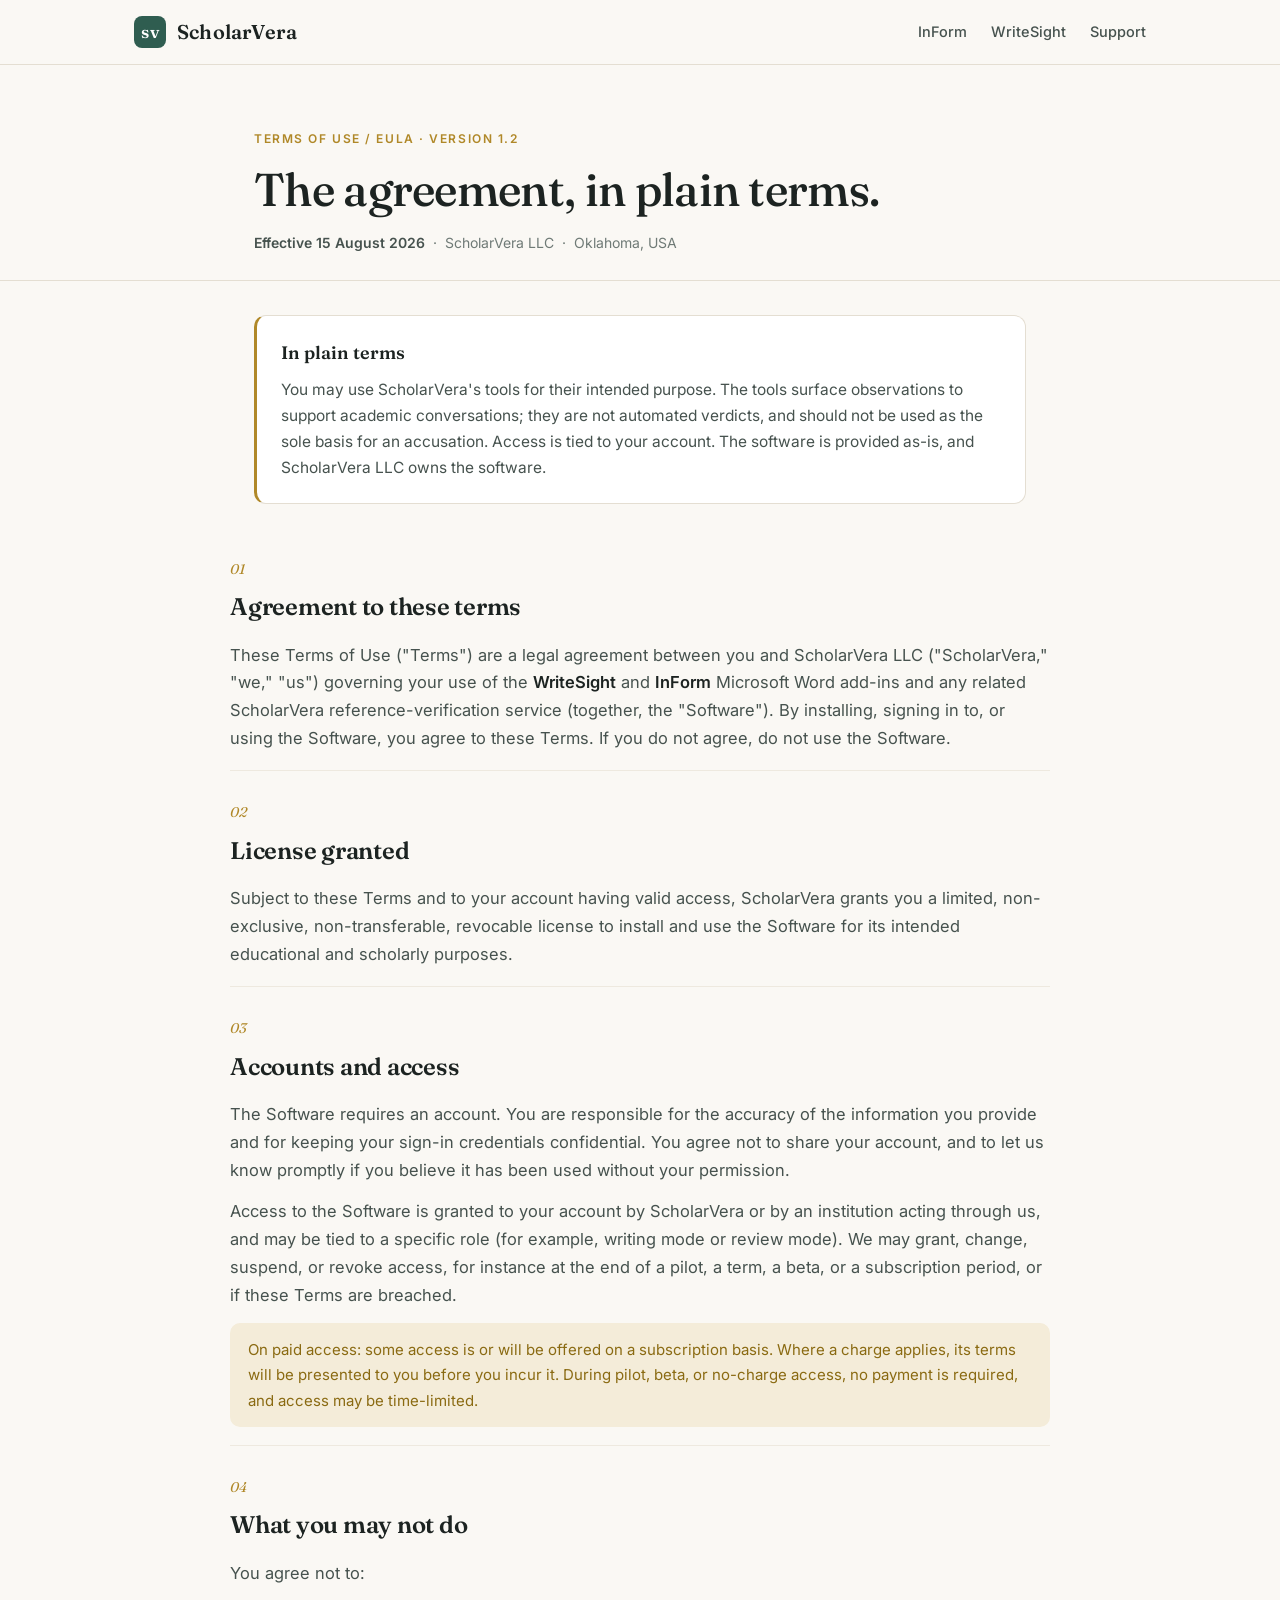
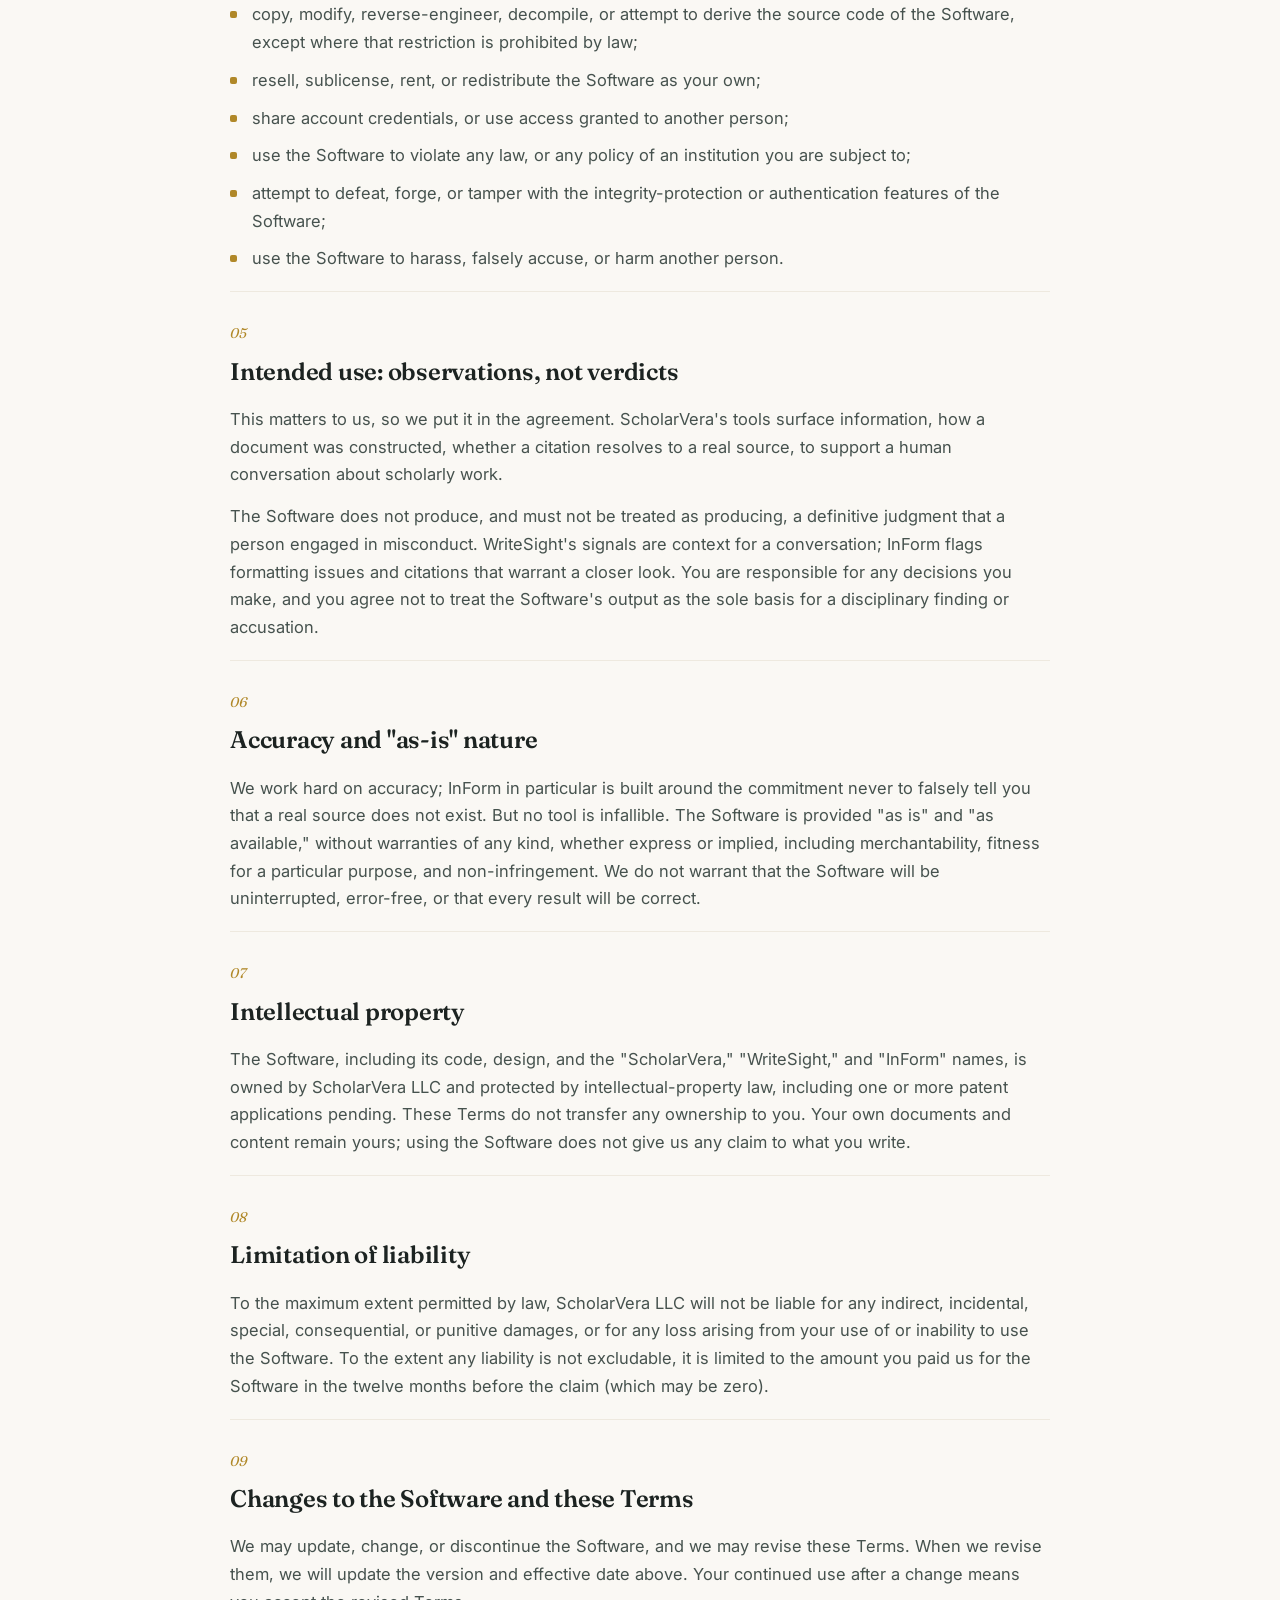
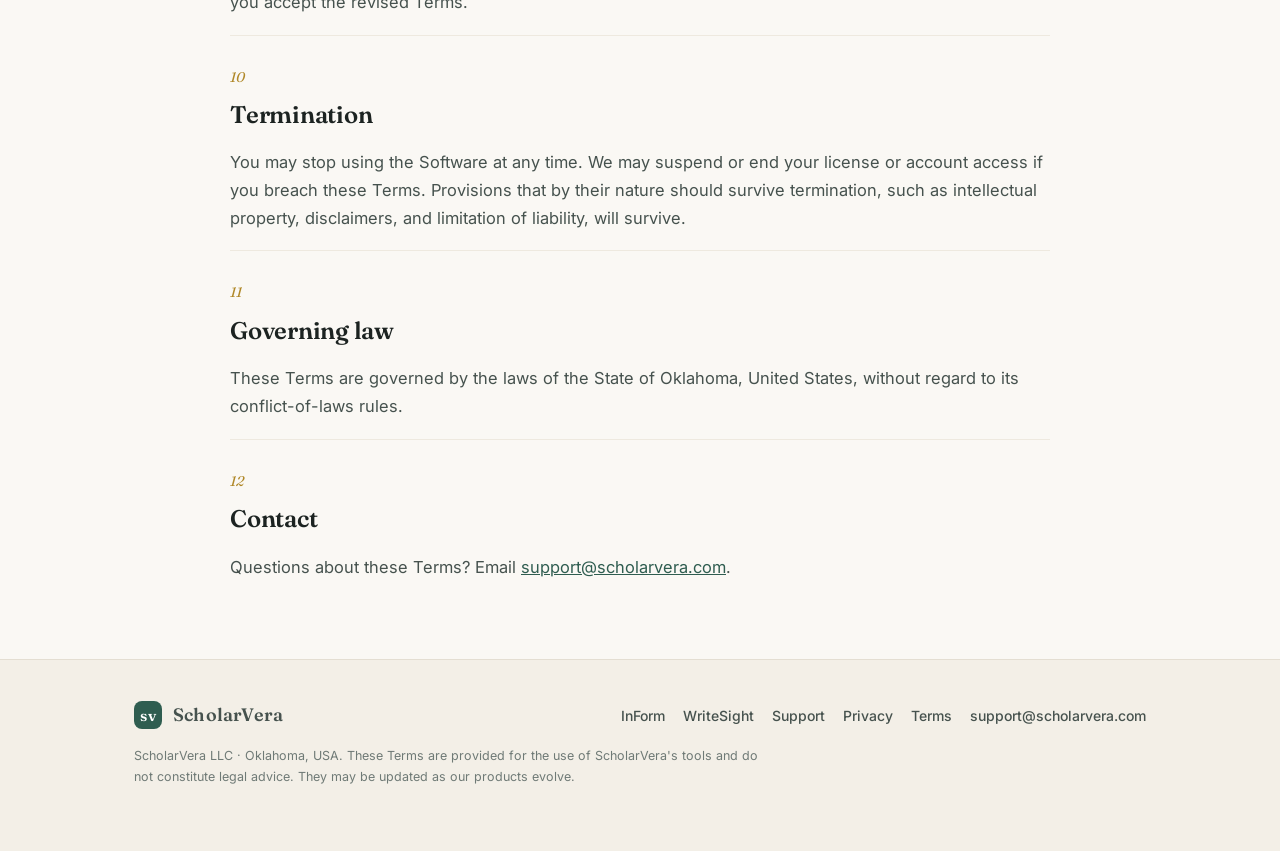
==== commit 1e4ad468: "Add files via upload" ====
--- a/eula.html
+++ b/eula.html
@@ -3,196 +3,203 @@
 <head>
 <meta charset="utf-8">
 <meta name="viewport" content="width=device-width, initial-scale=1">
-<meta name="description" content="The end-user license agreement and terms of use for ScholarVera's WriteSight add-in and reference verification tool.">
-<title>Terms of Use (EULA) — ScholarVera</title>
+<title>Terms of Use (EULA) · ScholarVera</title>
+<meta name="description" content="The terms of use for ScholarVera's InForm and WriteSight. Our tools surface observations to support academic conversations; they are not automated verdicts.">
+<link rel="icon" type="image/svg+xml" href="assets/favicon.svg">
+<link rel="icon" type="image/svg+xml" href="[data-uri]">
+<meta name="theme-color" content="#2f5d50">
 <link rel="preconnect" href="https://fonts.googleapis.com">
 <link rel="preconnect" href="https://fonts.gstatic.com" crossorigin>
-<link href="https://fonts.googleapis.com/css2?family=Fraunces:opsz,wght@9..144,400;9..144,500;9..144,600&family=Inter:wght@400;500;600&display=swap" rel="stylesheet">
+<link href="https://fonts.googleapis.com/css2?family=Fraunces:opsz,ital,wght@9..144,0,400;9..144,0,500;9..144,0,600&family=Inter:wght@400;500;600&display=swap" rel="stylesheet">
 <style>
   :root{
     --ink:#1c2321; --ink-soft:#46524e; --ink-faint:#6f7a76;
     --paper:#faf8f4; --paper-2:#f3efe7; --card:#ffffff;
-    --teal:#2f5d50; --teal-deep:#234a40; --gold:#b08828; --gold-soft:#f4ecd9;
+    --teal:#2f5d50; --teal-deep:#234a40; --gold:#b08828; --gold-dk:#8a6a12; --gold-soft:#f4ecd9;
     --line:#e4ded2; --line-soft:#eee9df;
-    --maxw:760px;
+    --maxw:820px;
   }
   *{box-sizing:border-box}
-  html{scroll-behavior:smooth}
-  body{margin:0; background:var(--paper); color:var(--ink); font-family:"Inter",-apple-system,system-ui,sans-serif; font-size:17px; line-height:1.65; -webkit-font-smoothing:antialiased}
+  body{margin:0; background:var(--paper); color:var(--ink); font-family:"Inter",-apple-system,system-ui,sans-serif; font-size:16.5px; line-height:1.68; -webkit-font-smoothing:antialiased}
   .wrap{max-width:var(--maxw); margin:0 auto; padding:0 24px}
-  header.site{border-bottom:1px solid var(--line); background:rgba(250,248,244,.85); backdrop-filter:blur(8px); position:sticky; top:0; z-index:10}
-  .nav{display:flex; align-items:center; justify-content:space-between; height:62px}
-  .brand{display:flex; align-items:center; gap:10px; text-decoration:none; color:var(--ink)}
-  .brand .mark{width:30px; height:30px; border-radius:7px; background:var(--teal); color:#fff; display:grid; place-items:center; font-family:"Fraunces",serif; font-weight:600; font-size:16px; letter-spacing:.5px}
-  .brand .name{font-family:"Fraunces",serif; font-weight:600; font-size:19px; letter-spacing:.2px}
-  .nav-links{display:flex; gap:22px}
-  .nav-links a{text-decoration:none; color:var(--ink-soft); font-size:14px; font-weight:500}
+  .wide{max-width:1060px}
+  a{color:var(--teal)}
+  .skip{position:absolute; left:-999px; top:0; background:var(--teal); color:#fff; padding:10px 16px; border-radius:0 0 8px 0; z-index:100}
+  .skip:focus{left:0}
+
+  header.site{border-bottom:1px solid var(--line); background:rgba(250,248,244,.9); backdrop-filter:blur(8px); position:sticky; top:0; z-index:10}
+  .nav{display:flex; align-items:center; justify-content:space-between; height:64px}
+  .brand{display:flex; align-items:center; gap:11px; text-decoration:none; color:var(--ink)}
+  .brand .mark{width:32px; height:32px; border-radius:8px; background:var(--teal); color:#fff; display:grid; place-items:center; font-family:"Fraunces",serif; font-weight:600; font-size:17px; letter-spacing:.5px}
+  .brand .name{font-family:"Fraunces",serif; font-weight:600; font-size:20px; letter-spacing:.2px}
+  .nav-links{display:flex; gap:24px; align-items:center}
+  .nav-links a{text-decoration:none; color:var(--ink-soft); font-size:14.5px; font-weight:500}
   .nav-links a:hover,.nav-links a[aria-current]{color:var(--teal)}
-  .doc-hero{padding:64px 0 38px; border-bottom:1px solid var(--line)}
-  .eyebrow{display:inline-flex; align-items:center; gap:8px; font-size:12px; font-weight:600; letter-spacing:.14em; text-transform:uppercase; color:var(--teal); margin-bottom:18px}
-  .eyebrow::before{content:""; width:22px; height:1.5px; background:var(--gold)}
-  h1{font-family:"Fraunces",serif; font-weight:500; font-size:clamp(34px,6vw,50px); line-height:1.06; letter-spacing:-.01em; margin:0 0 18px}
-  .meta{display:flex; flex-wrap:wrap; gap:6px 20px; color:var(--ink-faint); font-size:14px}
-  .meta b{color:var(--ink-soft); font-weight:600}
-  .tldr{margin:40px 0 8px; background:var(--card); border:1px solid var(--line); border-left:3px solid var(--teal); border-radius:12px; padding:24px 26px; box-shadow:0 1px 0 rgba(28,35,33,.03), 0 10px 30px -22px rgba(35,74,64,.25)}
-  .tldr .label{font-size:12px; font-weight:600; letter-spacing:.12em; text-transform:uppercase; color:var(--gold); margin-bottom:8px}
-  .tldr p{margin:0; font-size:17px; color:var(--ink-soft)}
-  .tldr strong{color:var(--ink); font-weight:600}
-  main{padding:8px 0 40px}
-  section.s{padding:34px 0 2px; border-bottom:1px solid var(--line-soft)}
-  section.s:last-of-type{border-bottom:none}
-  .s-num{font-family:"Fraunces",serif; font-size:13px; color:var(--gold); font-weight:600; letter-spacing:.1em; display:block; margin-bottom:6px}
-  h2{font-family:"Fraunces",serif; font-weight:600; font-size:25px; line-height:1.2; letter-spacing:-.01em; margin:0 0 14px}
-  h3{font-size:16px; font-weight:600; margin:22px 0 6px; color:var(--ink)}
-  p{margin:0 0 14px; color:var(--ink-soft)}
-  main p strong, main li strong{color:var(--ink); font-weight:600}
-  ul{margin:0 0 14px; padding-left:20px; color:var(--ink-soft)}
-  li{margin:0 0 7px}
-  a{color:var(--teal); text-decoration:underline; text-underline-offset:2px; text-decoration-thickness:1px}
-  a:hover{color:var(--teal-deep)}
-  .callout{background:var(--gold-soft); border:1px solid #e7d9b6; border-radius:10px; padding:16px 18px; margin:16px 0; font-size:15px; color:#6b551f}
-  .callout strong{color:#5a4715}
-  footer.site{border-top:1px solid var(--line); padding:34px 0 48px; margin-top:20px; color:var(--ink-faint); font-size:14px}
-  .foot-row{display:flex; flex-wrap:wrap; gap:14px 22px; align-items:center; justify-content:space-between}
+  @media (max-width:560px){ .nav-links{gap:15px; font-size:13.5px} }
+
+  .legal-hero{padding:64px 0 26px; border-bottom:1px solid var(--line)}
+  .legal-hero .tag{font-size:12px; font-weight:600; letter-spacing:.13em; text-transform:uppercase; color:var(--gold); margin-bottom:16px; display:block}
+  .legal-hero h1{font-family:"Fraunces",serif; font-weight:500; font-size:clamp(32px,5vw,46px); line-height:1.08; letter-spacing:-.015em; margin:0 0 16px}
+  .legal-hero .meta{font-size:14px; color:var(--ink-faint); margin:0}
+  .legal-hero .meta b{color:var(--ink-soft); font-weight:600}
+
+  .short{background:var(--card); border:1px solid var(--line); border-left:3px solid var(--gold); border-radius:12px; padding:22px 24px; margin:34px 0 8px}
+  .short h2{font-family:"Fraunces",serif; font-weight:600; font-size:18px; margin:0 0 8px}
+  .short p{margin:0; font-size:15.5px; color:var(--ink-soft)}
+
+  .legal{padding:16px 0 40px}
+  .sec{padding:30px 0 4px; border-top:1px solid var(--line-soft)}
+  .sec:first-of-type{border-top:0}
+  .sec .n{font-family:"Fraunces",serif; font-style:italic; font-size:14px; color:var(--gold); margin-bottom:6px}
+  .legal h2{font-family:"Fraunces",serif; font-weight:600; font-size:24px; letter-spacing:-.01em; margin:0 0 14px}
+  .legal p{margin:0 0 14px; color:var(--ink-soft)}
+  .legal p b, .legal li b{color:var(--ink); font-weight:600}
+  .legal ul{margin:0 0 14px; padding-left:0; list-style:none}
+  .legal li{position:relative; padding-left:22px; margin-bottom:10px; color:var(--ink-soft)}
+  .legal li::before{content:""; position:absolute; left:0; top:10px; width:7px; height:7px; border-radius:2px; background:var(--gold)}
+  .callout{background:var(--gold-soft); border-radius:10px; padding:14px 18px; margin:6px 0 14px; font-size:15px; color:var(--gold-dk)}
+
+  footer.site{border-top:1px solid var(--line); padding:40px 0 52px; color:var(--ink-faint); font-size:14px; background:var(--paper-2); margin-top:20px}
+  .foot-row{display:flex; flex-wrap:wrap; gap:12px 22px; align-items:center; justify-content:space-between}
   .foot-links{display:flex; gap:18px; flex-wrap:wrap}
   .foot-links a{color:var(--ink-soft); text-decoration:none; font-weight:500}
   .foot-links a:hover{color:var(--teal)}
-  .foot-note{margin-top:16px; font-size:12.5px; color:var(--ink-faint); max-width:60ch}
+  .foot-note{margin-top:14px; font-size:12.5px; color:var(--ink-faint); max-width:78ch}
   :focus-visible{outline:2px solid var(--teal); outline-offset:3px; border-radius:3px}
-  @media (prefers-reduced-motion:reduce){html{scroll-behavior:auto}}
-  @media (max-width:560px){.nav-links{gap:16px}.doc-hero{padding:44px 0 30px}}
 </style>
 </head>
 <body>
+<a class="skip" href="#main">Skip to content</a>
 <header class="site">
-  <div class="wrap nav">
-    <a class="brand" href="https://www.scholarvera.com/"><span class="mark">sv</span><span class="name">ScholarVera</span></a>
-    <nav class="nav-links">
-      <a href="https://www.scholarvera.com/support">Support</a>
-      <a href="https://www.scholarvera.com/privacy">Privacy</a>
-      <a href="https://www.scholarvera.com/eula" aria-current="page">Terms</a>
+  <div class="wrap wide nav">
+    <a class="brand" href="/"><span class="mark" aria-hidden="true">sv</span><span class="name">ScholarVera</span></a>
+    <nav class="nav-links" aria-label="Primary">
+      <a href="/inform">InForm</a>
+      <a href="/writesight">WriteSight</a>
+      <a href="/support">Support</a>
     </nav>
   </div>
 </header>
 
-<div class="doc-hero">
+<main id="main">
+  <section class="legal-hero">
+    <div class="wrap">
+      <span class="tag">Terms of Use / EULA &middot; Version 1.2</span>
+      <h1>The agreement, in plain terms.</h1>
+      <p class="meta"><b>Effective 15 August 2026</b> &nbsp;&middot;&nbsp; ScholarVera LLC &nbsp;&middot;&nbsp; Oklahoma, USA</p>
+    </div>
+  </section>
+
   <div class="wrap">
-    <span class="eyebrow">Terms of Use / EULA &middot; Version 1.1</span>
-    <h1>The agreement,<br>in plain terms.</h1>
-    <div class="meta">
-      <span><b>Effective</b> 28 June 2026</span>
-      <span><b>ScholarVera LLC</b></span>
-      <span>Oklahoma, USA</span>
-    </div>
-  </div>
-</div>
-
-<div class="wrap">
-  <div class="tldr">
-    <div class="label">In plain terms</div>
-    <p>You may use ScholarVera's tools for their intended purpose. The tools surface observations to support academic conversations — they are <strong>not</strong> automated verdicts, and shouldn't be used as the sole basis for an accusation. Access is tied to your account. The software is provided as-is, and ScholarVera LLC owns the software.</p>
-  </div>
-</div>
-
-<main class="wrap">
-  <section class="s">
-    <span class="s-num">01</span>
-    <h2>Agreement to these terms</h2>
-    <p>These Terms of Use ("Terms") are a legal agreement between you and ScholarVera LLC ("ScholarVera," "we," "us") governing your use of the WriteSight Microsoft Word add-in and the ScholarVera reference verification tool (together, the "Software"). By installing, signing in to, or using the Software, you agree to these Terms. If you don't agree, don't use the Software.</p>
-  </section>
-
-  <section class="s">
-    <span class="s-num">02</span>
-    <h2>License granted</h2>
-    <p>Subject to these Terms and to your account having valid access, ScholarVera grants you a limited, non-exclusive, non-transferable, revocable license to install and use the Software for its intended educational and scholarly purposes.</p>
-  </section>
-
-  <section class="s">
-    <span class="s-num">03</span>
-    <h2>Accounts and access</h2>
-    <p>WriteSight requires an account. You're responsible for the accuracy of the information you provide and for keeping your sign-in credentials confidential. You agree not to share your account, and to let us know promptly if you believe it has been used without your permission.</p>
-    <p>Access to the Software is granted to your account by ScholarVera or by an institution acting through us, and may be tied to a specific role (for example, writing mode or review mode). We may grant, change, suspend, or revoke access — for instance at the end of a pilot, a term, or a subscription period, or if these Terms are breached.</p>
-    <div class="callout"><strong>On paid access:</strong> some access is or will be offered on a subscription basis. Where a charge applies, its terms will be presented to you before you incur it. During pilot or no-charge access, no payment is required, and access may be time-limited.</div>
-  </section>
-
-  <section class="s">
-    <span class="s-num">04</span>
-    <h2>What you may not do</h2>
-    <p>You agree not to:</p>
-    <ul>
-      <li>copy, modify, reverse-engineer, decompile, or attempt to derive the source code of the Software, except where that restriction is prohibited by law;</li>
-      <li>resell, sublicense, rent, or redistribute the Software as your own;</li>
-      <li>share account credentials, or use access granted to another person;</li>
-      <li>use the Software to violate any law, or any policy of an institution you're subject to;</li>
-      <li>attempt to defeat, forge, or tamper with the integrity-protection or authentication features of the Software;</li>
-      <li>use the Software to harass, falsely accuse, or harm another person.</li>
-    </ul>
-  </section>
-
-  <section class="s">
-    <span class="s-num">05</span>
-    <h2>Intended use — observations, not verdicts</h2>
-    <p><strong>This matters to us, so we put it in the agreement.</strong> ScholarVera's tools surface information — how a document was constructed, whether a citation resolves to a real source — to support a human conversation about scholarly work.</p>
-    <p>The Software does not produce, and must not be treated as producing, a definitive judgment that a person engaged in misconduct. WriteSight's signals are context for a conversation; the reference checker flags citations that warrant a closer look. You are responsible for any decisions you make, and you agree not to treat the Software's output as the sole basis for a disciplinary finding or accusation.</p>
-  </section>
-
-  <section class="s">
-    <span class="s-num">06</span>
-    <h2>Accuracy and "as-is" nature</h2>
-    <p>We work hard on accuracy — the reference checker in particular is built around the commitment never to falsely confirm a fabricated source. But no tool is infallible. The Software is provided <strong>"as is" and "as available,"</strong> without warranties of any kind, whether express or implied, including merchantability, fitness for a particular purpose, and non-infringement. We don't warrant that the Software will be uninterrupted, error-free, or that every result will be correct.</p>
-  </section>
-
-  <section class="s">
-    <span class="s-num">07</span>
-    <h2>Intellectual property</h2>
-    <p>The Software, including its code, design, and the "ScholarVera" and "WriteSight" names, is owned by ScholarVera LLC and protected by intellectual-property law. These Terms don't transfer any ownership to you. Your own documents and content remain yours — using WriteSight doesn't give us any claim to what you write.</p>
-  </section>
-
-  <section class="s">
-    <span class="s-num">08</span>
-    <h2>Limitation of liability</h2>
-    <p>To the maximum extent permitted by law, ScholarVera LLC will not be liable for any indirect, incidental, special, consequential, or punitive damages, or for any loss arising from your use of or inability to use the Software. To the extent any liability is not excludable, it is limited to the amount you paid us for the Software in the twelve months before the claim (which may be zero).</p>
-  </section>
-
-  <section class="s">
-    <span class="s-num">09</span>
-    <h2>Changes to the Software and these Terms</h2>
-    <p>We may update, change, or discontinue the Software, and we may revise these Terms. When we revise them, we'll update the version and effective date above. Your continued use after a change means you accept the revised Terms.</p>
-  </section>
-
-  <section class="s">
-    <span class="s-num">10</span>
-    <h2>Termination</h2>
-    <p>You may stop using the Software at any time. We may suspend or end your license or account access if you breach these Terms. Provisions that by their nature should survive termination — such as intellectual property, disclaimers, and limitation of liability — will survive.</p>
-  </section>
-
-  <section class="s">
-    <span class="s-num">11</span>
-    <h2>Governing law</h2>
-    <p>These Terms are governed by the laws of the State of Oklahoma, United States, without regard to its conflict-of-laws rules.</p>
-  </section>
-
-  <section class="s">
-    <span class="s-num">12</span>
-    <h2>Contact</h2>
-    <p>Questions about these Terms? Email <a href="mailto:chris@scholarvera.com">chris@scholarvera.com</a>.</p>
-  </section>
+    <div class="short">
+      <h2>In plain terms</h2>
+      <p>You may use ScholarVera's tools for their intended purpose. The tools surface observations to support academic conversations; they are not automated verdicts, and should not be used as the sole basis for an accusation. Access is tied to your account. The software is provided as-is, and ScholarVera LLC owns the software.</p>
+    </div>
+  </div>
+
+  <div class="wrap legal">
+    <div class="sec">
+      <div class="n">01</div>
+      <h2>Agreement to these terms</h2>
+      <p>These Terms of Use ("Terms") are a legal agreement between you and ScholarVera LLC ("ScholarVera," "we," "us") governing your use of the <b>WriteSight</b> and <b>InForm</b> Microsoft Word add-ins and any related ScholarVera reference-verification service (together, the "Software"). By installing, signing in to, or using the Software, you agree to these Terms. If you do not agree, do not use the Software.</p>
+    </div>
+
+    <div class="sec">
+      <div class="n">02</div>
+      <h2>License granted</h2>
+      <p>Subject to these Terms and to your account having valid access, ScholarVera grants you a limited, non-exclusive, non-transferable, revocable license to install and use the Software for its intended educational and scholarly purposes.</p>
+    </div>
+
+    <div class="sec">
+      <div class="n">03</div>
+      <h2>Accounts and access</h2>
+      <p>The Software requires an account. You are responsible for the accuracy of the information you provide and for keeping your sign-in credentials confidential. You agree not to share your account, and to let us know promptly if you believe it has been used without your permission.</p>
+      <p>Access to the Software is granted to your account by ScholarVera or by an institution acting through us, and may be tied to a specific role (for example, writing mode or review mode). We may grant, change, suspend, or revoke access, for instance at the end of a pilot, a term, a beta, or a subscription period, or if these Terms are breached.</p>
+      <div class="callout">On paid access: some access is or will be offered on a subscription basis. Where a charge applies, its terms will be presented to you before you incur it. During pilot, beta, or no-charge access, no payment is required, and access may be time-limited.</div>
+    </div>
+
+    <div class="sec">
+      <div class="n">04</div>
+      <h2>What you may not do</h2>
+      <p>You agree not to:</p>
+      <ul>
+        <li>copy, modify, reverse-engineer, decompile, or attempt to derive the source code of the Software, except where that restriction is prohibited by law;</li>
+        <li>resell, sublicense, rent, or redistribute the Software as your own;</li>
+        <li>share account credentials, or use access granted to another person;</li>
+        <li>use the Software to violate any law, or any policy of an institution you are subject to;</li>
+        <li>attempt to defeat, forge, or tamper with the integrity-protection or authentication features of the Software;</li>
+        <li>use the Software to harass, falsely accuse, or harm another person.</li>
+      </ul>
+    </div>
+
+    <div class="sec">
+      <div class="n">05</div>
+      <h2>Intended use: observations, not verdicts</h2>
+      <p>This matters to us, so we put it in the agreement. ScholarVera's tools surface information, how a document was constructed, whether a citation resolves to a real source, to support a human conversation about scholarly work.</p>
+      <p>The Software does not produce, and must not be treated as producing, a definitive judgment that a person engaged in misconduct. WriteSight's signals are context for a conversation; InForm flags formatting issues and citations that warrant a closer look. You are responsible for any decisions you make, and you agree not to treat the Software's output as the sole basis for a disciplinary finding or accusation.</p>
+    </div>
+
+    <div class="sec">
+      <div class="n">06</div>
+      <h2>Accuracy and "as-is" nature</h2>
+      <p>We work hard on accuracy; InForm in particular is built around the commitment never to falsely tell you that a real source does not exist. But no tool is infallible. The Software is provided "as is" and "as available," without warranties of any kind, whether express or implied, including merchantability, fitness for a particular purpose, and non-infringement. We do not warrant that the Software will be uninterrupted, error-free, or that every result will be correct.</p>
+    </div>
+
+    <div class="sec">
+      <div class="n">07</div>
+      <h2>Intellectual property</h2>
+      <p>The Software, including its code, design, and the "ScholarVera," "WriteSight," and "InForm" names, is owned by ScholarVera LLC and protected by intellectual-property law, including one or more patent applications pending. These Terms do not transfer any ownership to you. Your own documents and content remain yours; using the Software does not give us any claim to what you write.</p>
+    </div>
+
+    <div class="sec">
+      <div class="n">08</div>
+      <h2>Limitation of liability</h2>
+      <p>To the maximum extent permitted by law, ScholarVera LLC will not be liable for any indirect, incidental, special, consequential, or punitive damages, or for any loss arising from your use of or inability to use the Software. To the extent any liability is not excludable, it is limited to the amount you paid us for the Software in the twelve months before the claim (which may be zero).</p>
+    </div>
+
+    <div class="sec">
+      <div class="n">09</div>
+      <h2>Changes to the Software and these Terms</h2>
+      <p>We may update, change, or discontinue the Software, and we may revise these Terms. When we revise them, we will update the version and effective date above. Your continued use after a change means you accept the revised Terms.</p>
+    </div>
+
+    <div class="sec">
+      <div class="n">10</div>
+      <h2>Termination</h2>
+      <p>You may stop using the Software at any time. We may suspend or end your license or account access if you breach these Terms. Provisions that by their nature should survive termination, such as intellectual property, disclaimers, and limitation of liability, will survive.</p>
+    </div>
+
+    <div class="sec">
+      <div class="n">11</div>
+      <h2>Governing law</h2>
+      <p>These Terms are governed by the laws of the State of Oklahoma, United States, without regard to its conflict-of-laws rules.</p>
+    </div>
+
+    <div class="sec">
+      <div class="n">12</div>
+      <h2>Contact</h2>
+      <p>Questions about these Terms? Email <a href="mailto:support@scholarvera.com">support@scholarvera.com</a>.</p>
+    </div>
+  </div>
 </main>
 
 <footer class="site">
-  <div class="wrap">
+  <div class="wrap wide">
     <div class="foot-row">
-      <a class="brand" href="https://www.scholarvera.com/" style="color:var(--ink-soft)">
-        <span class="mark" style="width:26px;height:26px;font-size:14px">sv</span>
-        <span class="name" style="font-size:17px">ScholarVera</span>
+      <a class="brand" href="/" style="color:var(--ink-soft)">
+        <span class="mark" style="width:28px;height:28px;font-size:15px" aria-hidden="true">sv</span>
+        <span class="name" style="font-size:18px">ScholarVera</span>
       </a>
       <div class="foot-links">
-        <a href="https://www.scholarvera.com/">Home</a>
-        <a href="https://www.scholarvera.com/support">Support</a>
-        <a href="https://www.scholarvera.com/privacy">Privacy</a>
+        <a href="/inform">InForm</a>
+        <a href="/writesight">WriteSight</a>
+        <a href="/support">Support</a>
+        <a href="/privacy">Privacy</a>
+        <a href="/eula" aria-current="page">Terms</a>
+        <a href="mailto:support@scholarvera.com">support@scholarvera.com</a>
       </div>
     </div>
-    <p class="foot-note">ScholarVera LLC. These Terms are provided for the use of ScholarVera's tools and do not constitute legal advice. They may be updated as our products evolve.</p>
+    <p class="foot-note">ScholarVera LLC &middot; Oklahoma, USA. These Terms are provided for the use of ScholarVera's tools and do not constitute legal advice. They may be updated as our products evolve.</p>
   </div>
 </footer>
 </body>
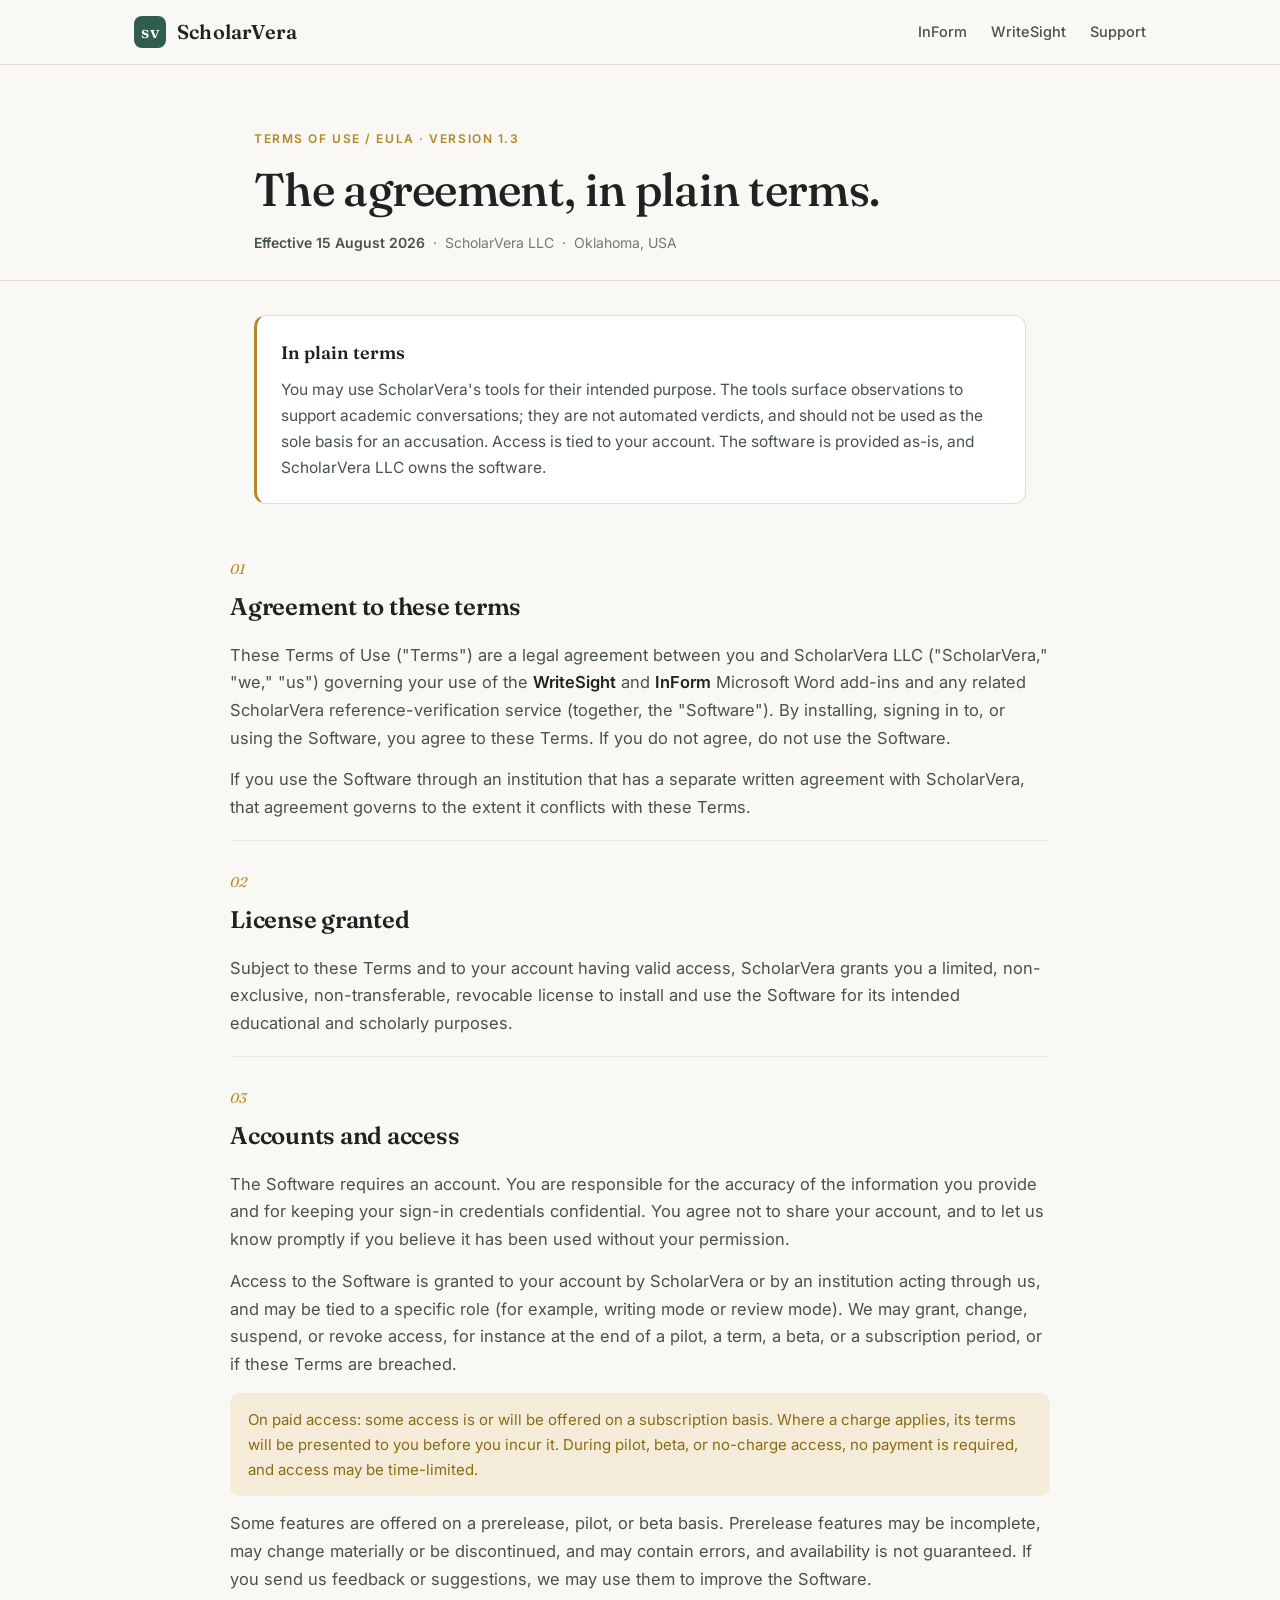
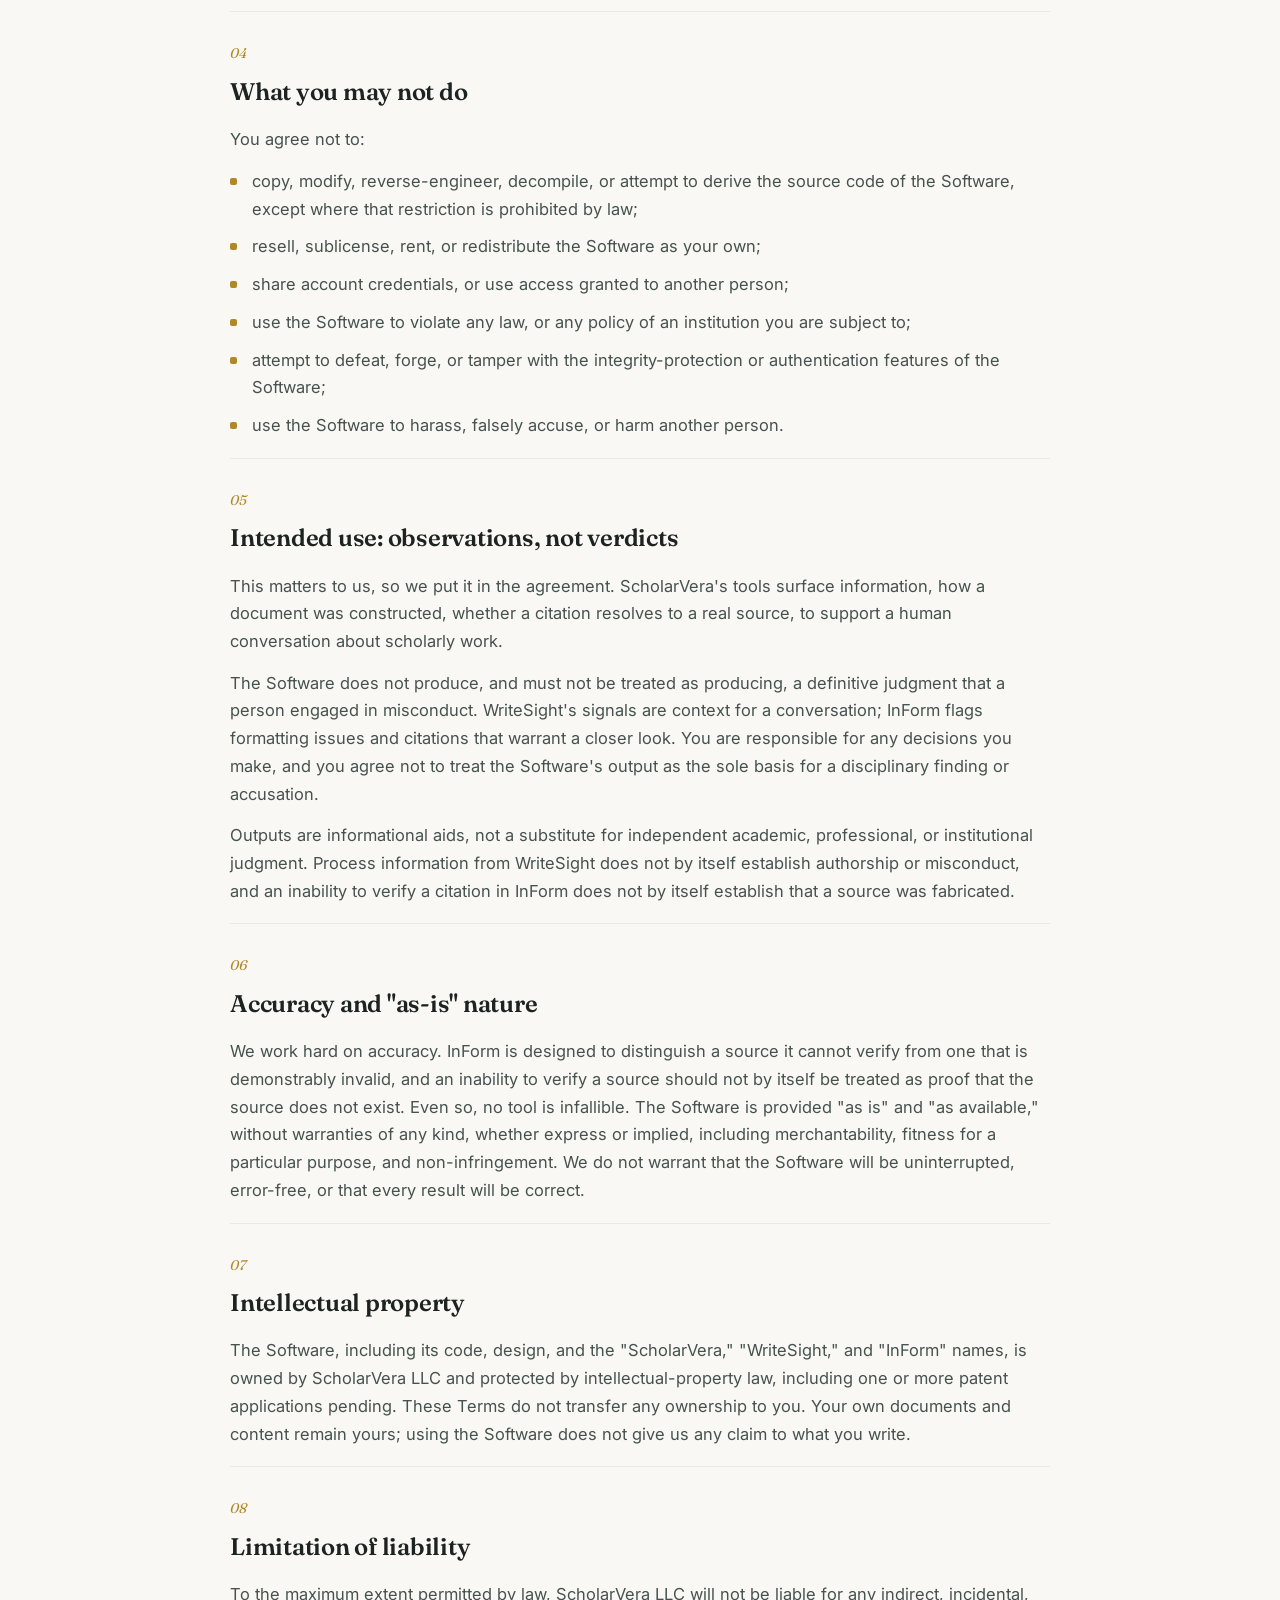
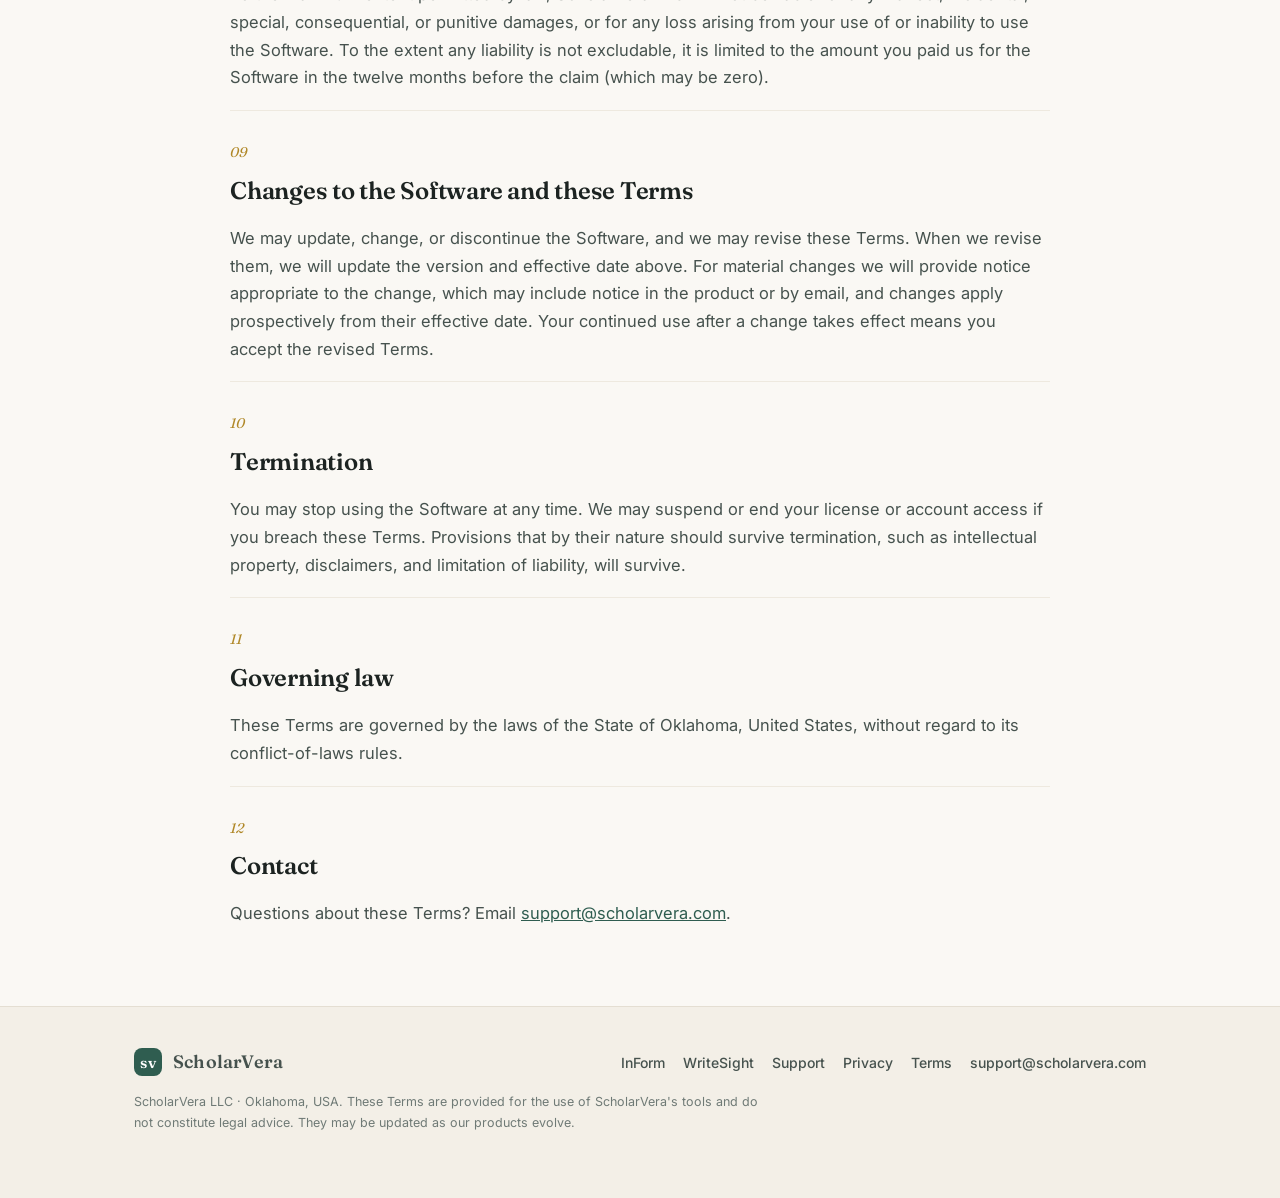
==== commit ce4fd536: "Add files via upload" ====
--- a/eula.html
+++ b/eula.html
@@ -84,7 +84,7 @@
 <main id="main">
   <section class="legal-hero">
     <div class="wrap">
-      <span class="tag">Terms of Use / EULA &middot; Version 1.2</span>
+      <span class="tag">Terms of Use / EULA &middot; Version 1.3</span>
       <h1>The agreement, in plain terms.</h1>
       <p class="meta"><b>Effective 15 August 2026</b> &nbsp;&middot;&nbsp; ScholarVera LLC &nbsp;&middot;&nbsp; Oklahoma, USA</p>
     </div>
@@ -102,6 +102,7 @@
       <div class="n">01</div>
       <h2>Agreement to these terms</h2>
       <p>These Terms of Use ("Terms") are a legal agreement between you and ScholarVera LLC ("ScholarVera," "we," "us") governing your use of the <b>WriteSight</b> and <b>InForm</b> Microsoft Word add-ins and any related ScholarVera reference-verification service (together, the "Software"). By installing, signing in to, or using the Software, you agree to these Terms. If you do not agree, do not use the Software.</p>
+      <p>If you use the Software through an institution that has a separate written agreement with ScholarVera, that agreement governs to the extent it conflicts with these Terms.</p>
     </div>
 
     <div class="sec">
@@ -116,6 +117,7 @@
       <p>The Software requires an account. You are responsible for the accuracy of the information you provide and for keeping your sign-in credentials confidential. You agree not to share your account, and to let us know promptly if you believe it has been used without your permission.</p>
       <p>Access to the Software is granted to your account by ScholarVera or by an institution acting through us, and may be tied to a specific role (for example, writing mode or review mode). We may grant, change, suspend, or revoke access, for instance at the end of a pilot, a term, a beta, or a subscription period, or if these Terms are breached.</p>
       <div class="callout">On paid access: some access is or will be offered on a subscription basis. Where a charge applies, its terms will be presented to you before you incur it. During pilot, beta, or no-charge access, no payment is required, and access may be time-limited.</div>
+      <p>Some features are offered on a prerelease, pilot, or beta basis. Prerelease features may be incomplete, may change materially or be discontinued, and may contain errors, and availability is not guaranteed. If you send us feedback or suggestions, we may use them to improve the Software.</p>
     </div>
 
     <div class="sec">
@@ -137,12 +139,13 @@
       <h2>Intended use: observations, not verdicts</h2>
       <p>This matters to us, so we put it in the agreement. ScholarVera's tools surface information, how a document was constructed, whether a citation resolves to a real source, to support a human conversation about scholarly work.</p>
       <p>The Software does not produce, and must not be treated as producing, a definitive judgment that a person engaged in misconduct. WriteSight's signals are context for a conversation; InForm flags formatting issues and citations that warrant a closer look. You are responsible for any decisions you make, and you agree not to treat the Software's output as the sole basis for a disciplinary finding or accusation.</p>
+      <p>Outputs are informational aids, not a substitute for independent academic, professional, or institutional judgment. Process information from WriteSight does not by itself establish authorship or misconduct, and an inability to verify a citation in InForm does not by itself establish that a source was fabricated.</p>
     </div>
 
     <div class="sec">
       <div class="n">06</div>
       <h2>Accuracy and "as-is" nature</h2>
-      <p>We work hard on accuracy; InForm in particular is built around the commitment never to falsely tell you that a real source does not exist. But no tool is infallible. The Software is provided "as is" and "as available," without warranties of any kind, whether express or implied, including merchantability, fitness for a particular purpose, and non-infringement. We do not warrant that the Software will be uninterrupted, error-free, or that every result will be correct.</p>
+      <p>We work hard on accuracy. InForm is designed to distinguish a source it cannot verify from one that is demonstrably invalid, and an inability to verify a source should not by itself be treated as proof that the source does not exist. Even so, no tool is infallible. The Software is provided "as is" and "as available," without warranties of any kind, whether express or implied, including merchantability, fitness for a particular purpose, and non-infringement. We do not warrant that the Software will be uninterrupted, error-free, or that every result will be correct.</p>
     </div>
 
     <div class="sec">
@@ -160,7 +163,7 @@
     <div class="sec">
       <div class="n">09</div>
       <h2>Changes to the Software and these Terms</h2>
-      <p>We may update, change, or discontinue the Software, and we may revise these Terms. When we revise them, we will update the version and effective date above. Your continued use after a change means you accept the revised Terms.</p>
+      <p>We may update, change, or discontinue the Software, and we may revise these Terms. When we revise them, we will update the version and effective date above. For material changes we will provide notice appropriate to the change, which may include notice in the product or by email, and changes apply prospectively from their effective date. Your continued use after a change takes effect means you accept the revised Terms.</p>
     </div>
 
     <div class="sec">
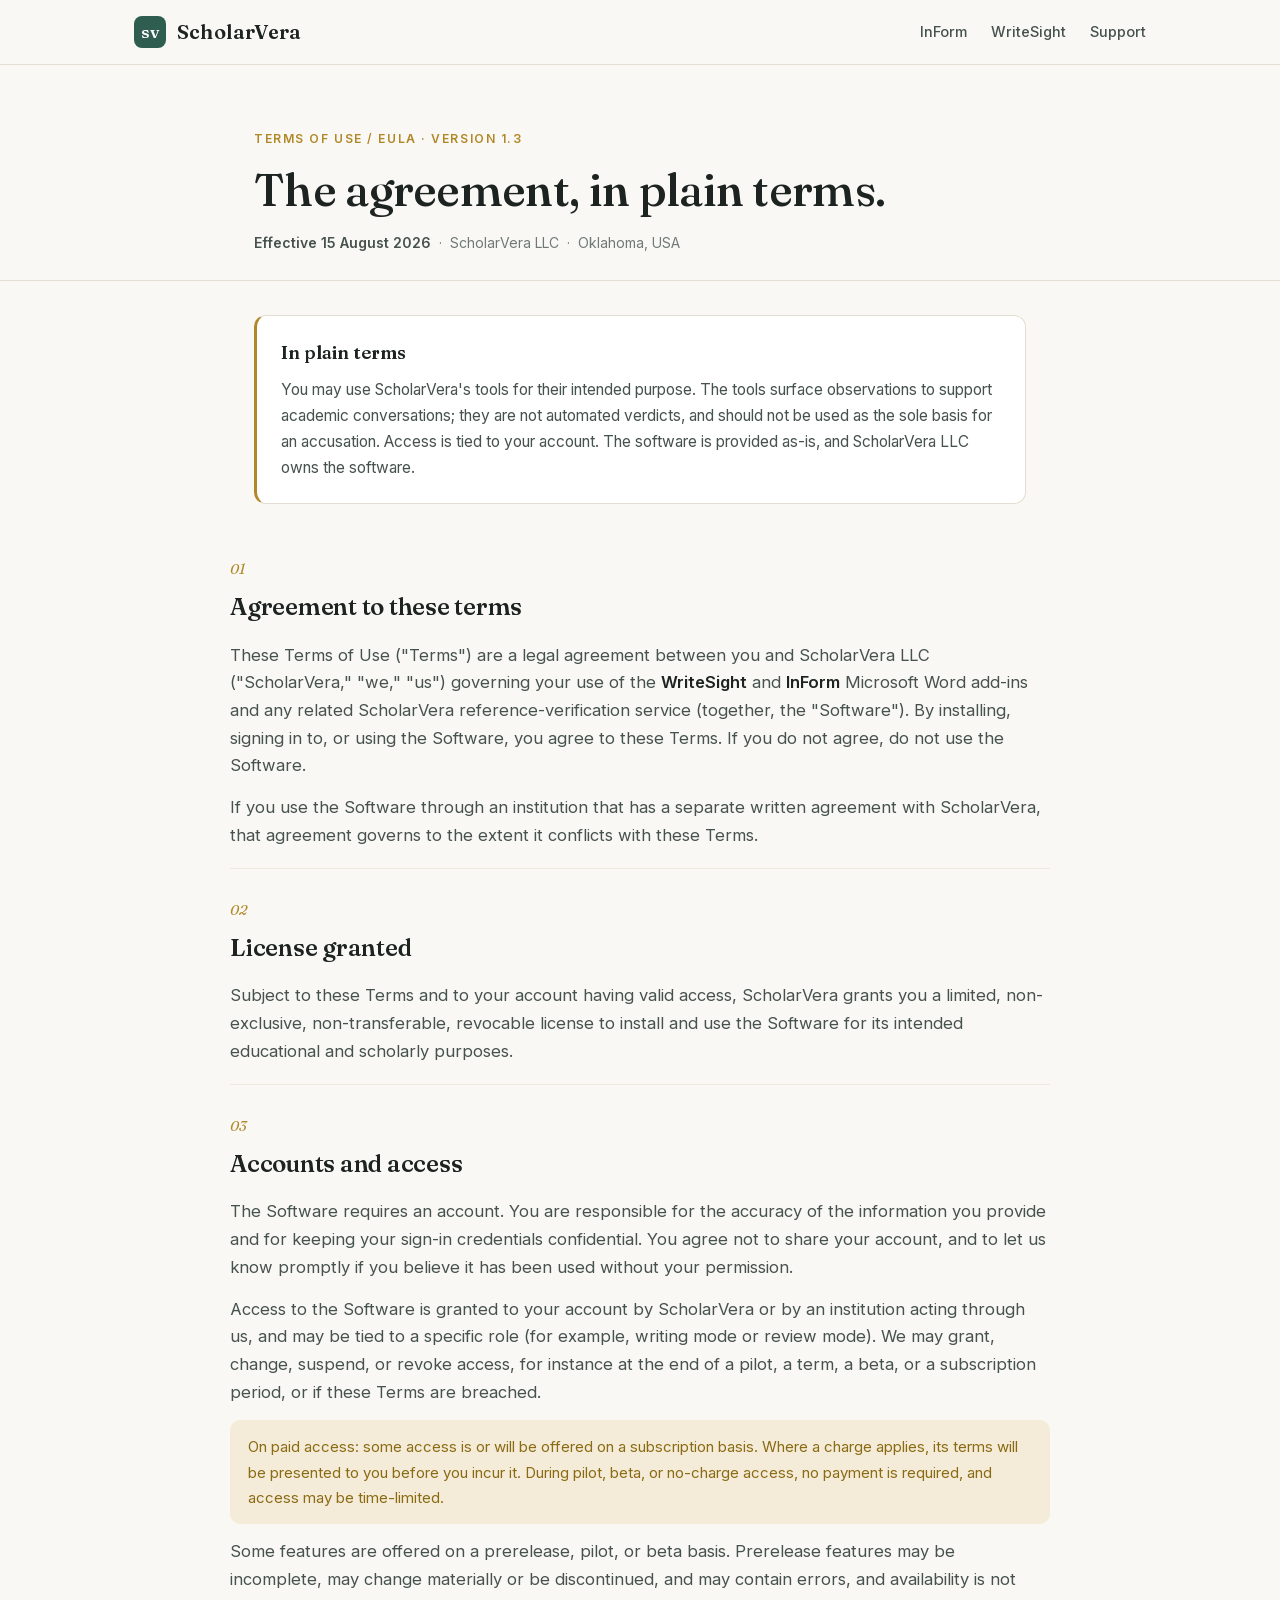
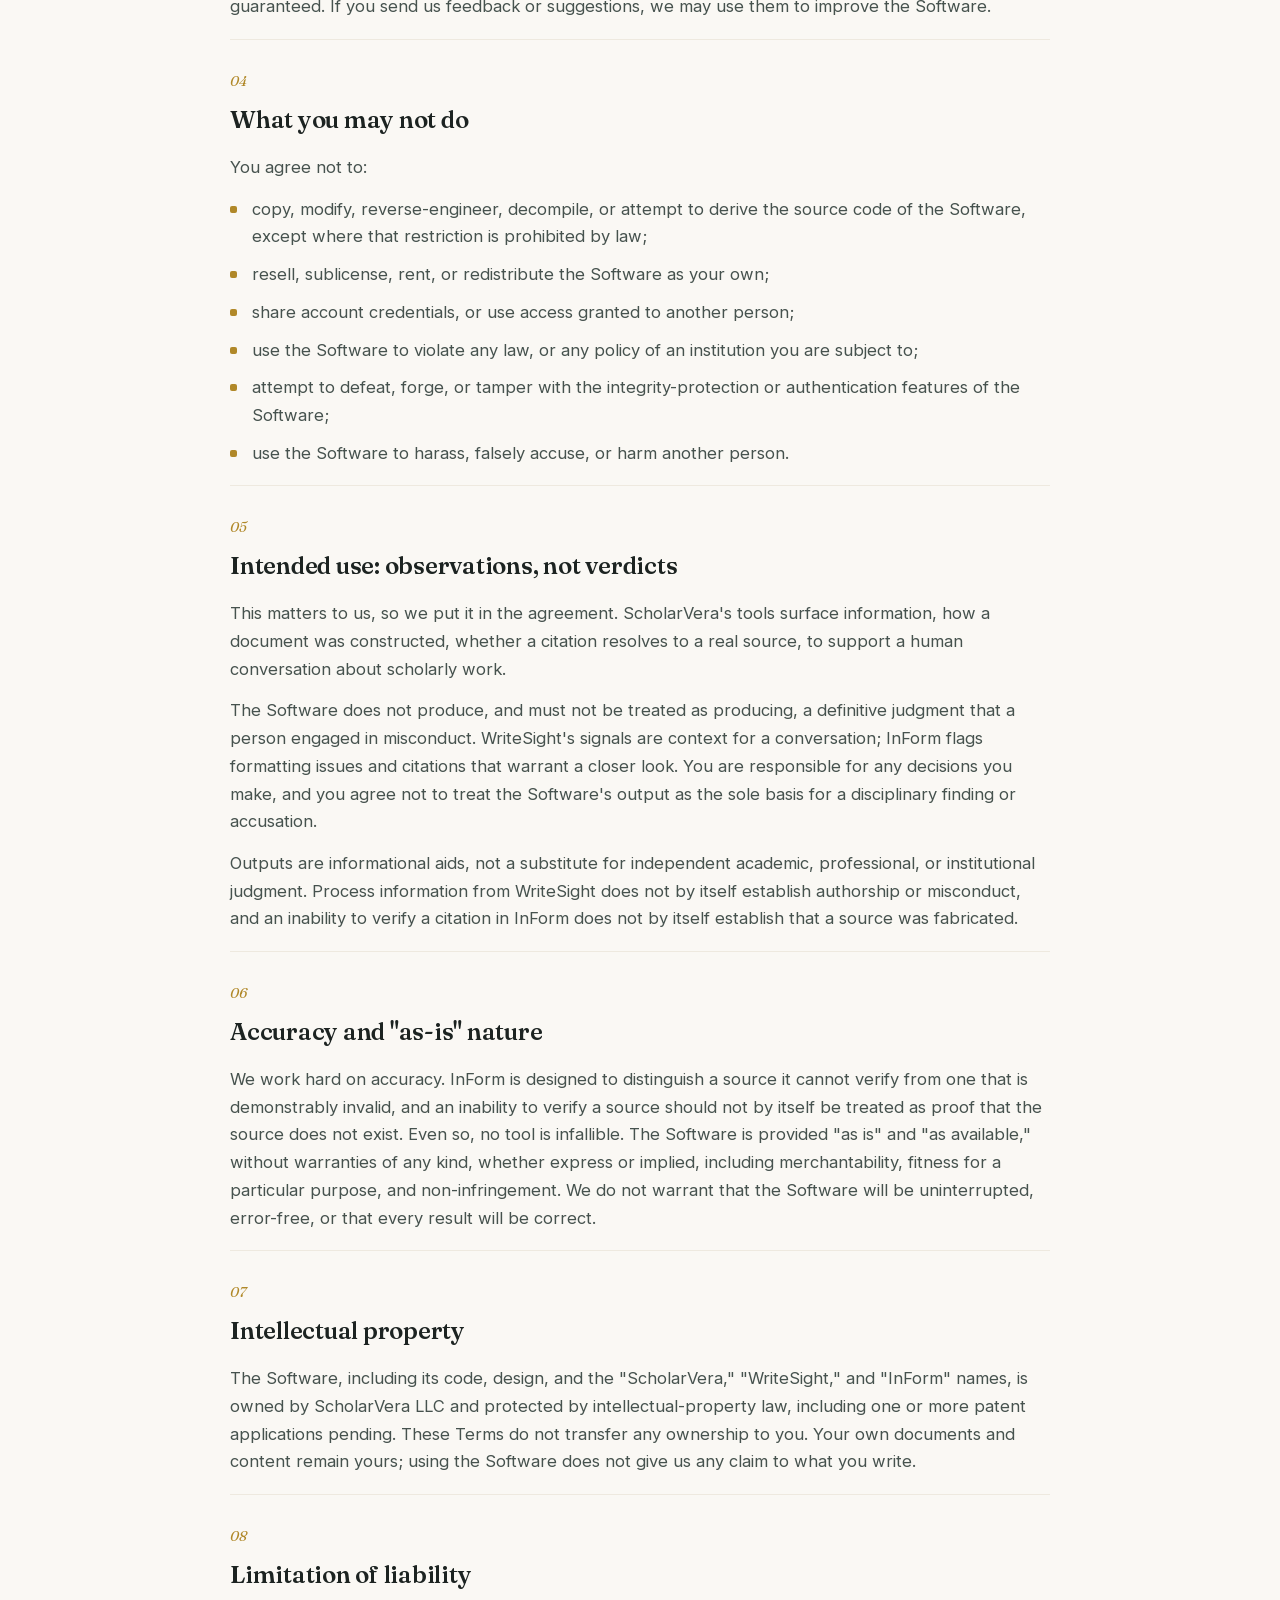
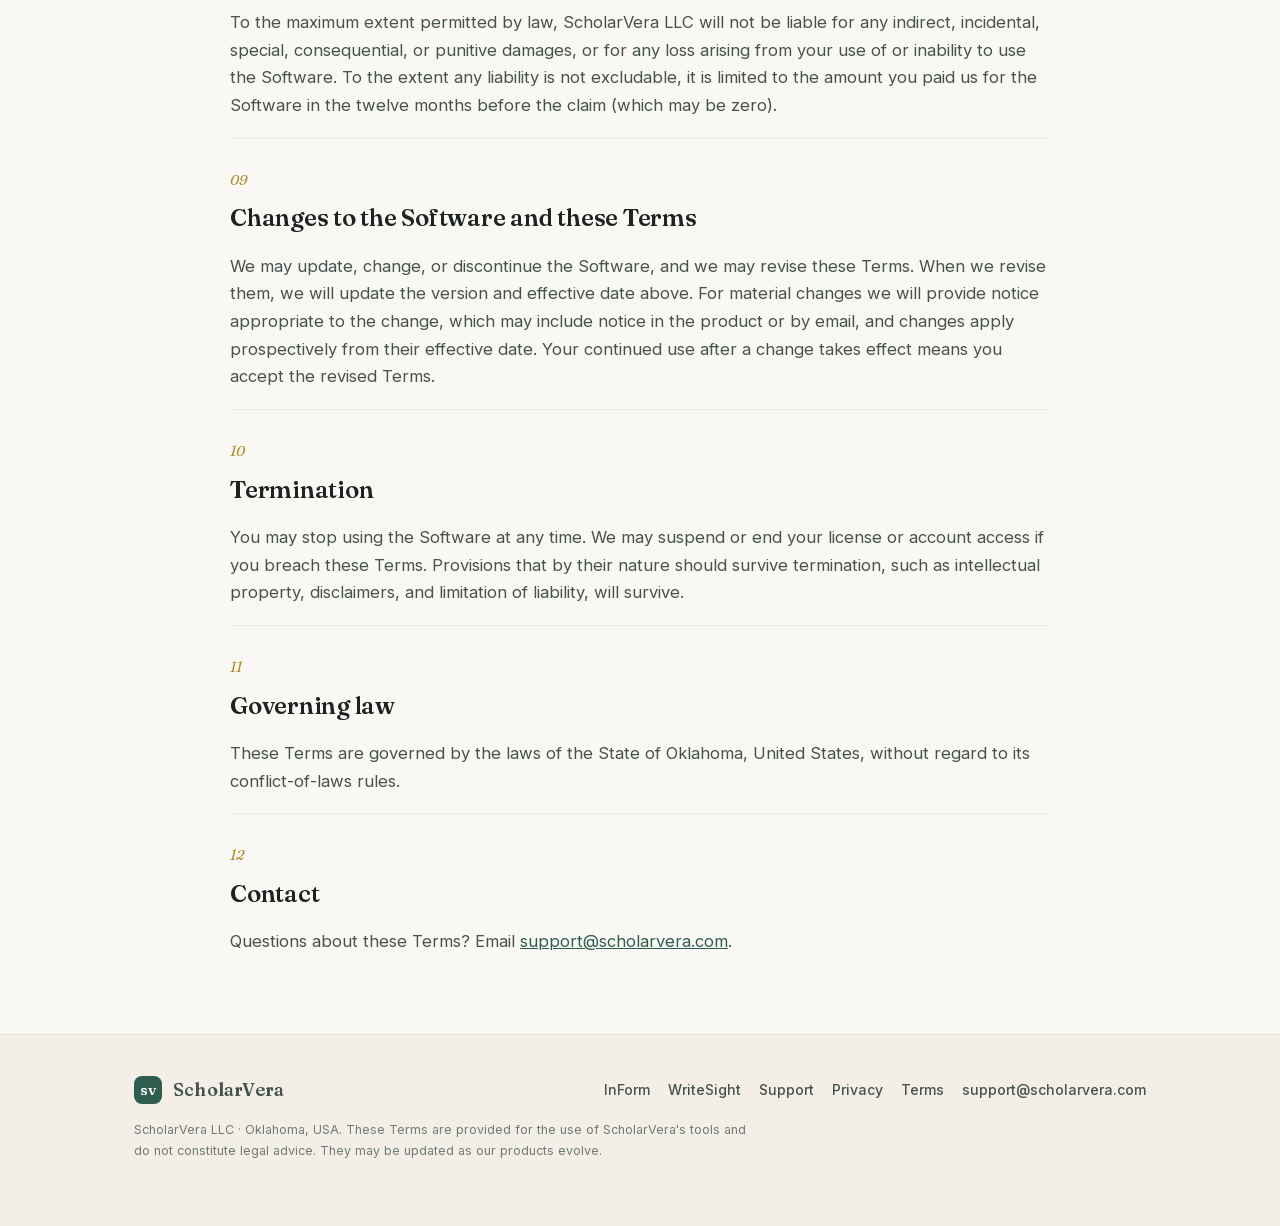
==== commit e891e9fc: "Self-host fonts with font-display:optional, convert ch measures to em" ====
--- a/eula.html
+++ b/eula.html
@@ -8,10 +8,58 @@
 <link rel="icon" type="image/svg+xml" href="assets/favicon.svg">
 <link rel="icon" type="image/svg+xml" href="[data-uri]">
 <meta name="theme-color" content="#2f5d50">
-<link rel="preconnect" href="https://fonts.googleapis.com">
-<link rel="preconnect" href="https://fonts.gstatic.com" crossorigin>
-<link href="https://fonts.googleapis.com/css2?family=Fraunces:opsz,ital,wght@9..144,0,400;9..144,0,500;9..144,0,600&family=Inter:wght@400;500;600&display=swap" rel="stylesheet">
+<link rel="preload" as="font" type="font/woff2" href="/fraunces.42a47e20.woff2" crossorigin>
+<link rel="preload" as="font" type="font/woff2" href="/inter.2dd9f002.woff2" crossorigin>
 <style>
+  /* -------------------------------------------------------------------
+     SELF-HOSTED, AND DELIBERATELY font-display:optional.
+
+     The fonts used to come from Google, arriving after the first paint, so
+     every page painted once in the fallback and again in Fraunces and Inter.
+     The second paint is never identical: letter widths differ, lines rebreak,
+     blocks change height, and the page visibly jumped. That was the whole of
+     the Cumulative Layout Shift score.
+
+     "optional" gives each face a block period of about 100ms and NO swap
+     period. The browser either has the font in time and uses it, or keeps the
+     fallback below for that page load and never switches mid-visit. The file
+     still caches, so a returning visitor gets the real face.
+
+     Filenames carry a content hash, which is what makes the year-long
+     immutable caching in _headers safe. CHANGING A FONT FILE MEANS A NEW HASH
+     IN THE NAME, here and in the preload tags above.
+     ------------------------------------------------------------------- */
+  @font-face{font-family:"Fraunces";src:url("/fraunces.42a47e20.woff2") format("woff2");
+    font-weight:100 900;font-style:normal;font-display:optional}
+  @font-face{font-family:"Fraunces";src:url("/fraunces-italic.d254ed05.woff2") format("woff2");
+    font-weight:100 900;font-style:italic;font-display:optional}
+  @font-face{font-family:"Inter";src:url("/inter.2dd9f002.woff2") format("woff2");
+    font-weight:100 900;font-style:normal;font-display:optional}
+
+  /* ---------------------------------------------------------------------
+     METRIC-MATCHED FALLBACKS.
+
+     The page paints in a fallback font before Fraunces and Inter arrive from
+     Google, then swaps. Unadjusted, that swap moves every line, which is what
+     Cloudflare reported as a poor Cumulative Layout Shift score. The element it
+     named was the hero h1's TEXT node rather than the h1 itself, because
+     line-height here is unitless: the box does not move, the baseline inside it
+     does.
+
+     These numbers are measured, not estimated. They come from the actual font
+     files: average advance width over this site's own copy, plus hhea ascent and
+     descent, compared against Times New Roman and Arial. Verified in Chromium at
+     390, 768, 1024, 1280 and 1600 pixels wide, where the text lands in exactly
+     the same position before and after the swap. Unadjusted it moves 2 to 4px.
+
+     IF FRAUNCES OR INTER IS EVER CHANGED OR RE-SUBSET, RECOMPUTE THESE.
+     Wrong numbers here are worse than no numbers at all.
+     --------------------------------------------------------------------- */
+  @font-face{font-family:"Fraunces Fallback";src:local("Times New Roman"),local("Times");
+    size-adjust:117.75%;ascent-override:83.06%;descent-override:21.66%;line-gap-override:0%}
+  @font-face{font-family:"Inter Fallback";src:local("Arial"),local("Helvetica Neue"),local("Helvetica");
+    size-adjust:107.54%;ascent-override:90.08%;descent-override:22.43%;line-gap-override:0%}
+
   :root{
     --ink:#1c2321; --ink-soft:#46524e; --ink-faint:#6f7a76;
     --paper:#faf8f4; --paper-2:#f3efe7; --card:#ffffff;
@@ -20,7 +68,7 @@
     --maxw:820px;
   }
   *{box-sizing:border-box}
-  body{margin:0; background:var(--paper); color:var(--ink); font-family:"Inter",-apple-system,system-ui,sans-serif; font-size:16.5px; line-height:1.68; -webkit-font-smoothing:antialiased}
+  body{margin:0; background:var(--paper); color:var(--ink); font-family:"Inter","Inter Fallback",-apple-system,system-ui,sans-serif; font-size:16.5px; line-height:1.68; -webkit-font-smoothing:antialiased}
   .wrap{max-width:var(--maxw); margin:0 auto; padding:0 24px}
   .wide{max-width:1060px}
   a{color:var(--teal)}
@@ -30,8 +78,8 @@
   header.site{border-bottom:1px solid var(--line); background:rgba(250,248,244,.9); backdrop-filter:blur(8px); position:sticky; top:0; z-index:10}
   .nav{display:flex; align-items:center; justify-content:space-between; height:64px}
   .brand{display:flex; align-items:center; gap:11px; text-decoration:none; color:var(--ink)}
-  .brand .mark{width:32px; height:32px; border-radius:8px; background:var(--teal); color:#fff; display:grid; place-items:center; font-family:"Fraunces",serif; font-weight:600; font-size:17px; letter-spacing:.5px}
-  .brand .name{font-family:"Fraunces",serif; font-weight:600; font-size:20px; letter-spacing:.2px}
+  .brand .mark{width:32px; height:32px; border-radius:8px; background:var(--teal); color:#fff; display:grid; place-items:center; font-family:"Fraunces","Fraunces Fallback",serif; font-weight:600; font-size:17px; letter-spacing:.5px}
+  .brand .name{font-family:"Fraunces","Fraunces Fallback",serif; font-weight:600; font-size:20px; letter-spacing:.2px}
   .nav-links{display:flex; gap:24px; align-items:center}
   .nav-links a{text-decoration:none; color:var(--ink-soft); font-size:14.5px; font-weight:500}
   .nav-links a:hover,.nav-links a[aria-current]{color:var(--teal)}
@@ -39,19 +87,19 @@
 
   .legal-hero{padding:64px 0 26px; border-bottom:1px solid var(--line)}
   .legal-hero .tag{font-size:12px; font-weight:600; letter-spacing:.13em; text-transform:uppercase; color:var(--gold); margin-bottom:16px; display:block}
-  .legal-hero h1{font-family:"Fraunces",serif; font-weight:500; font-size:clamp(32px,5vw,46px); line-height:1.08; letter-spacing:-.015em; margin:0 0 16px}
+  .legal-hero h1{font-family:"Fraunces","Fraunces Fallback",serif; font-weight:500; font-size:clamp(32px,5vw,46px); line-height:1.08; letter-spacing:-.015em; margin:0 0 16px}
   .legal-hero .meta{font-size:14px; color:var(--ink-faint); margin:0}
   .legal-hero .meta b{color:var(--ink-soft); font-weight:600}
 
   .short{background:var(--card); border:1px solid var(--line); border-left:3px solid var(--gold); border-radius:12px; padding:22px 24px; margin:34px 0 8px}
-  .short h2{font-family:"Fraunces",serif; font-weight:600; font-size:18px; margin:0 0 8px}
+  .short h2{font-family:"Fraunces","Fraunces Fallback",serif; font-weight:600; font-size:18px; margin:0 0 8px}
   .short p{margin:0; font-size:15.5px; color:var(--ink-soft)}
 
   .legal{padding:16px 0 40px}
   .sec{padding:30px 0 4px; border-top:1px solid var(--line-soft)}
   .sec:first-of-type{border-top:0}
-  .sec .n{font-family:"Fraunces",serif; font-style:italic; font-size:14px; color:var(--gold); margin-bottom:6px}
-  .legal h2{font-family:"Fraunces",serif; font-weight:600; font-size:24px; letter-spacing:-.01em; margin:0 0 14px}
+  .sec .n{font-family:"Fraunces","Fraunces Fallback",serif; font-style:italic; font-size:14px; color:var(--gold); margin-bottom:6px}
+  .legal h2{font-family:"Fraunces","Fraunces Fallback",serif; font-weight:600; font-size:24px; letter-spacing:-.01em; margin:0 0 14px}
   .legal p{margin:0 0 14px; color:var(--ink-soft)}
   .legal p b, .legal li b{color:var(--ink); font-weight:600}
   .legal ul{margin:0 0 14px; padding-left:0; list-style:none}
@@ -64,7 +112,7 @@
   .foot-links{display:flex; gap:18px; flex-wrap:wrap}
   .foot-links a{color:var(--ink-soft); text-decoration:none; font-weight:500}
   .foot-links a:hover{color:var(--teal)}
-  .foot-note{margin-top:14px; font-size:12.5px; color:var(--ink-faint); max-width:78ch}
+  .foot-note{margin-top:14px; font-size:12.5px; color:var(--ink-faint); max-width:49.207em}
   :focus-visible{outline:2px solid var(--teal); outline-offset:3px; border-radius:3px}
 </style>
 </head>
